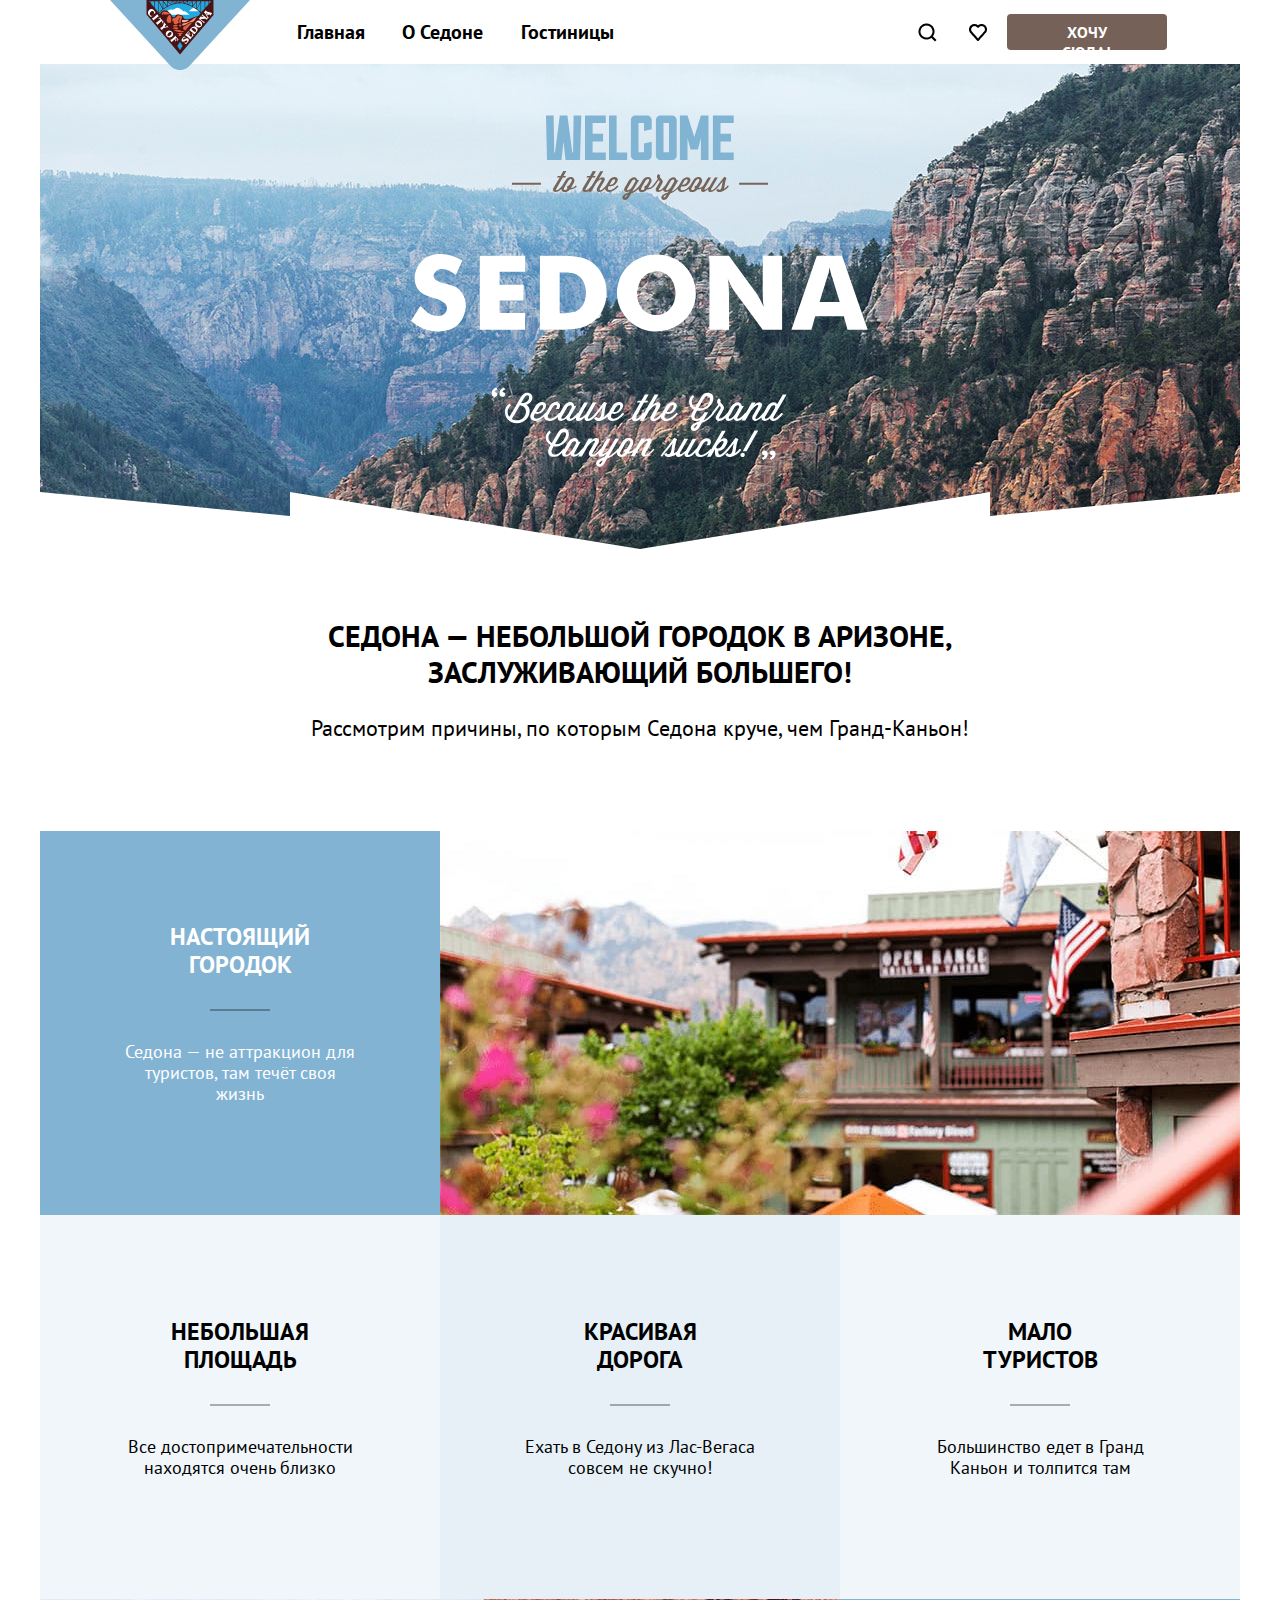
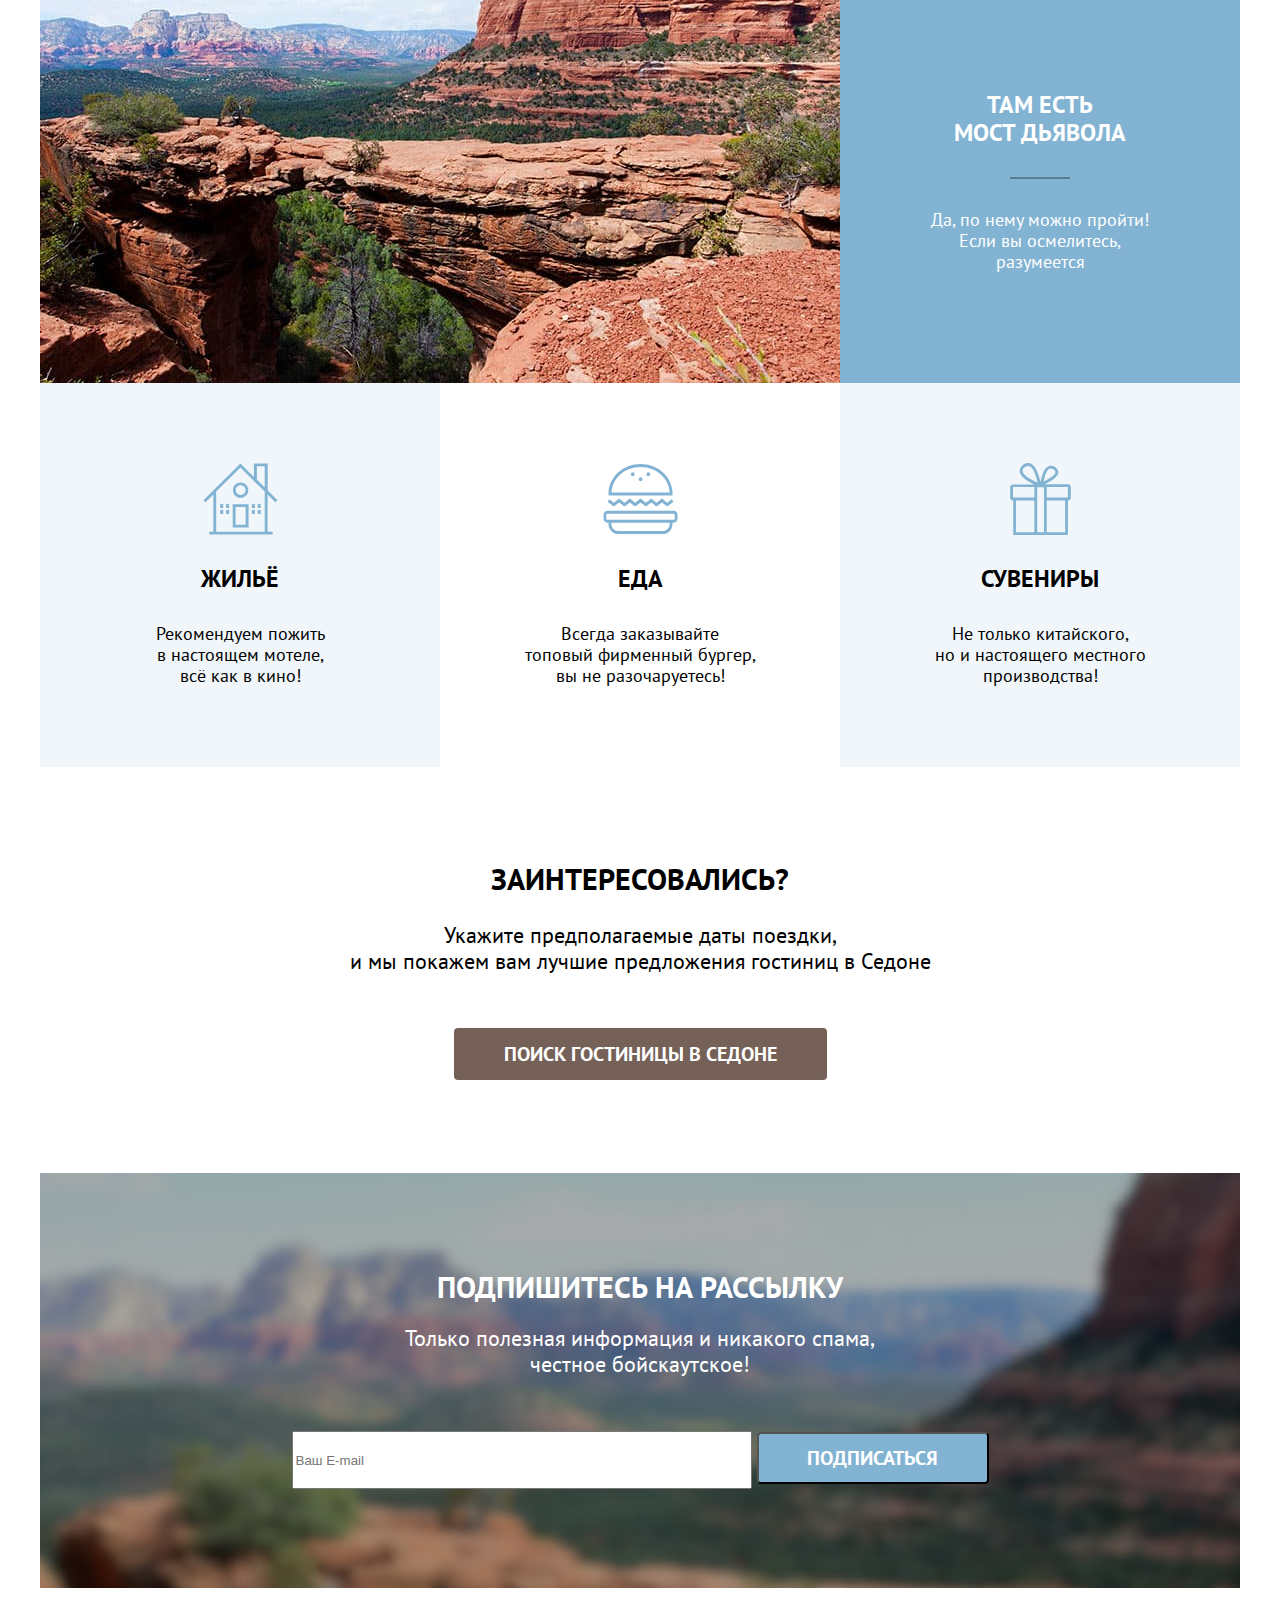
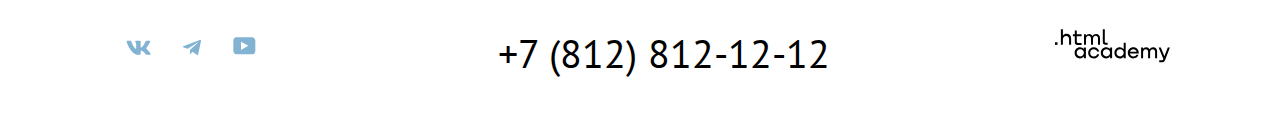
==== 8/index.html @ abe1b40f ":heavy_check_mark: Сборка #8" ====
<!DOCTYPE html>
<html lang="ru">

  <head>
    <meta charset="utf-8">
    <title>HTML Academy: Седона</title>
    <link rel="stylesheet" href="styles/styles.css">
    <base href="https://htmlacademy-htmlcss.github.io/2182995-sedona-35/8/">
</head>

  <body>
    <div class="container">
      <header class="main-header">
        <nav class="navigation">
          <a class="navigation-logo" href="index.html">
            <img class="page-header-logo" src="images/logo.svg" width="140" height="70" alt="Логотип Седоны">
          </a>
          <ul class="navigation_list">
            <li class="navigation_item">
              <a class="navigation_link navigation_link_current" href="main_page.html">Главная</a>
            </li>
            <li class="navigation_item">
              <a class="navigation_link" href="abot_sedona.html">О Седоне</a>
            </li>
            <li class="navigation_item">
              <a class="navigation_link" href="catalog.html">Гостиницы</a>
            </li>

          </ul>
          <ul class="navigation_list navigation_user">
            <li class="navigation_item">
              <a class="navigation_link" href="#"> <span class="visually-hidden">Поиск</span></a>
            </li>
            <li class="navigation_item">
              <a class="navigation_link" href="#"><span class="visually-hidden">Избранное</span></a>
            </li>
            <li class="navigation_item">
              <a class="button_navigation_link" href="#">ХОЧУ СЮДА!</a>
            </li>

          </ul>
        </nav>
      </header>
      <main class="main-container main_index">
        <div class="page-container">
          <section class="main_index_logo">
            <h1 class="visually-hidden">Седона</h1>
            <img class="logo" src="images/welcome.svg" width="458" height="352" alt="Логотип Седона">
          </section>

          <div class="index-tagline">
            <h2 class="index-colum"> <b>Седона — небольшой городок в Аризоне,<br>
                заслуживающий большего!</b>
              <h2 class="index-colum-description">
                <p class="reason">Рассмотрим причины, по которым Седона круче, чем Гранд-Каньон!</p>
          </div>


          <section class="advantages">
            <h2 class="visually-hidden">Преимущества</h2>
            <ul class="advantages_list">

              <li class="advantages_item">
                <div class="real-city">
                  <h3 class="advantages-title-city">Настоящий городок</h3>
                  <div class="line"></div>
                  <p class="advantages_description-city">Седона — не аттракцион для <br> туристов, там течёт своя<br> жизнь
                  </p>
                </div>
                <img class="photo_of_sedona" src="images/photo_sedona.jpg" width="800" height="384"
                  alt="фото городка Седоны">
              </li>



              <li class="advantages_item little-square">
                <h3 class="advantages-title">Небольшая площадь</h3>
                <div class="line"></div>
                <p class="advantages_description">Все достопримечательности <br> находятся очень близко</p>
              </li>


              <li class="advantages_item road_advantages">
                <h3 class="advantages-title">Красивая дорога</h3>
                <div class="line"></div>
                <p class="advantages_description">Ехать в Седону из Лас-Вегаса <br> совсем не скучно!</p>
              </li>


              <li class="advantages_item ">
                <div class="tourists">
                  <h3 class="advantages-title">Мало туристов</h3>
                  <div class="line"></div>
                  <p class="advantages_description">Большинство едет в Гранд <br> Каньон и толпится там</p>
                </div>


              </li>




              <li class="advantages_item ">
                <img class="photo_of_canyon" src="images/photo_canyon.jpg" width="800" height="384"
                  alt="Фото  большого каньона">
                <div class="devil-bridge">
                  <h3 class="advantages-title-bridge">Там есть <br> мост дьявола</h3>
                  <div class="line"></div>
                  <p class="advantages_description-bridge">Да, по нему можно пройти!<br> Если вы осмелитесь,<br> разумеется</p>
                </div>
              </li>


              <li class="advantages_item housing">
                <img class="housing-icon" src="images/housing.svg" width="75px" height="72px">
                <h3 class="advantages-title-housing">Жильё</h3>
                <p class="advantages_description-housing">Рекомендуем пожить <br> в настоящем мотеле,<br> всё как в кино!</p>
              </li>


              <li class="advantages_item meel">
                <img class="meel-icon" src="images/food.svg" width="75px" height="72px">
                <h3 class="advantages-title-meel">Еда</h3>
                <p class="advantages_description-meel">Всегда заказывайте <br> топовый фирменный бургер,<br> вы не
                  разочаруетесь!
                </p>
              </li>

              <li class="advantages_item souvenir">
                <img class="souvenir-icon" src="images/souvenir.svg" width="75px" height="72px">
                <h3 class="advantages-title-souvenir">Сувениры</h3>
                <p class="advantages_description-souvenir">Не только китайского,<br> но и настоящего местного <br> производства!
                </p>
              </li>


            </ul>
          </section>
          <section class="button_search">
            <div class="index-colum"><b>Заинтересовались?</b></div>
            <div class="index-colum-description">Укажите предполагаемые даты поездки,<br> и мы покажем вам лучшие
              предложения гостиниц в Седоне</div>
            <a class="button_search_link" href="#">ПОИСК ГОСТИНИЦЫ В СЕДОНЕ</a>

          </section>

        </div>
    </div>
    </main>
    <footer class="page_footer">
      <section class="newsletter">
        <h2 class="page_footer_title">Подпишитесь на рассылку</h2>
        <p class="page_footer_description">Только полезная информация и никакого спама,<br> честное бойскаутское!</p>
        <form class="newsletter_form" action="https://echo.htmlacademy.ru/" method="post">
          <label for="newsletter-email"></label>
          <input class="field" placeholder="Ваш E-mail" type="email" name="newsletter-email" id="newsletter-email"
            required style="width:452px; height:52px;">
          <button class="button newsletter-button" type="submit">
            <span class="button-subscribe">Подписаться</span>
          </button>
        </form>

      </section>
      <div class="footer-contacts">
        <section class="contacts">
          <h2 class="page_footer_title visually-hidden">Контакты</h2>
          <ul class="contacts_list">
            <li class="contacts_item">
              <a class="navigation_link" href="#">
              <svg class="navigation-icon" aria-hidden="true" focusable="false" width="25" height="15" xmlns="http://www.w3.org/2000/svg">
                <path fill-rule="evenodd" clip-rule="evenodd" d="M24.1164 1.80445C24.2824 1.25845 24.1164 0.856445 23.3214 0.856445H20.6964C20.0284 0.856445 19.7204 1.20345 19.5534 1.58645C19.5534 1.58645 18.2184 4.78245 16.3274 6.85845C15.7154 7.46045 15.4374 7.65145 15.1034 7.65145C14.9364 7.65145 14.6854 7.46045 14.6854 6.91345V1.80445C14.6854 1.14845 14.5014 0.856445 13.9454 0.856445H9.81738C9.40038 0.856445 9.14938 1.16045 9.14938 1.44945C9.14938 2.07045 10.0954 2.21445 10.1924 3.96245V7.76045C10.1924 8.59345 10.0394 8.74444 9.70538 8.74444C8.81538 8.74444 6.65038 5.53345 5.36538 1.85945C5.11638 1.14445 4.86438 0.856445 4.19338 0.856445H1.56638C0.816382 0.856445 0.666382 1.20345 0.666382 1.58645C0.666382 2.26845 1.55638 5.65645 4.81138 10.1374C6.98138 13.1974 10.0364 14.8564 12.8194 14.8564C14.4884 14.8564 14.6944 14.4884 14.6944 13.8534V11.5404C14.6944 10.8034 14.8524 10.6564 15.3814 10.6564C15.7714 10.6564 16.4384 10.8484 17.9964 12.3234C19.7764 14.0724 20.0694 14.8564 21.0714 14.8564H23.6964C24.4464 14.8564 24.8224 14.4884 24.6064 13.7604C24.3684 13.0364 23.5184 11.9854 22.3914 10.7384C21.7794 10.0284 20.8614 9.26345 20.5824 8.88045C20.1934 8.38945 20.3044 8.17044 20.5824 7.73345C20.5824 7.73345 23.7824 3.30745 24.1154 1.80445H24.1164Z" fill="#83B3D3"/>
              </svg><span class="visually-hidden">ВК</span></a>
            </li>
            <li class="contacts_item">
              <a class="navigation_link" href="#">
              <svg class="navigation-icon" aria-hidden="true" focusable="false" width="18" height="16" xmlns="http://www.w3.org/2000/svg">
                <path d="M16.785 0.955705L0.840489 7.1042C-0.247661 7.54126 -0.241365 8.14828 0.640845 8.41897L4.73445 9.69597L14.2058 3.72014C14.6537 3.44766 15.0629 3.59424 14.7265 3.89281L7.05283 10.8183H7.05103L7.05283 10.8192L6.77045 15.0387C7.18413 15.0387 7.36669 14.8489 7.59871 14.625L9.58705 12.6915L13.7229 15.7464C14.4855 16.1664 15.0332 15.9506 15.2229 15.0405L17.9379 2.2453C18.2158 1.13107 17.5126 0.626562 16.785 0.955705Z" fill="#83B3D3"/>
              </svg><span class="visually-hidden">Телеграм</span></a>
            </li>
            <li class="contacts_item">
              <a class="navigation_link" href="#">
              <svg class="navigation-icon" aria-hidden="true" focusable="false" width="23" height="18" xmlns="http://www.w3.org/2000/svg">
                <path d="M18.9402 0.356445H3.50738C1.64668 0.356445 0.333252 1.9502 0.333252 3.75645V13.8502C0.333252 15.7627 1.64668 17.3564 3.50738 17.3564H19.1591C20.8009 17.3564 22.3333 15.7627 22.3333 13.9564V3.75645C22.1143 1.9502 20.8009 0.356445 18.9402 0.356445ZM7.99494 12.8939V4.81894L15.3283 8.85645L7.99494 12.8939Z" fill="#83B3D3"/>
              </svg><span class="visually-hidden">Ютуб</span></a>
            </li>

          </ul>
        </section>
        <section class="number">
          <h2 class="numer_phone visually-hidden">Контактный телефон</h2>
          <a class="contacts_phone" href="tel:+7812812-12-12">+7 (812) 812-12-12</a>
        </section>
        <section class="made_in">
          <h2 class="email visually-hidden">Создатель сайта</h2>
          <a href="https://htmlacademy.ru">
          <svg class="navigation-icon-academy" aria-hidden="true" focusable="false" width="115" height="34" xmlns="http://www.w3.org/2000/svg">
            <path d="M0 13.2564V15.8564H2.5V13.2564H0Z" fill="black"/>
<path d="M11.6 4.85645C10 4.85645 8.8 5.55645 8 6.55645H7.9V0.356445H5.9V15.8564H7.9V10.5564C7.9 8.45645 9.2 6.95645 11.2 6.95645C13 6.95645 14.1 8.35645 14.1 10.1564V15.8564H16.1V9.75644C16.2 6.75644 14.3 4.85645 11.6 4.85645Z" fill="black"/>
<path d="M26.6 5.15645H21.8V1.45645H19.8V5.25645H17.9V7.25645H19.8V13.2564C19.8 14.9564 20.8 15.9564 22.5 15.9564H26.6V13.9564H22.9C22.2 13.9564 21.8 13.5564 21.8 12.8564V7.15645H26.6V5.15645Z" fill="black"/>
<path d="M41.1 4.95645C39.5 4.95645 38.2 5.75644 37.6 7.05645H37.5C36.9 5.85645 35.7 4.95645 34.1 4.95645C32.7 4.95645 31.6 5.75645 31 6.75645H30.9V5.15645H29V15.7564H31V10.3564C31 8.35645 32 6.85645 33.6 6.85645C35.1 6.85645 36 7.85645 36 9.45645V15.7564H38V10.1564C38 7.75645 39.4 6.85645 40.6 6.85645C42.1 6.85645 43 7.85645 43 9.45645V15.7564H45V9.25644C45.1 6.75644 43.6 4.95645 41.1 4.95645Z" fill="black"/>
<path d="M47.8 13.0564C47.8 14.7564 48.8 15.7564 50.6 15.7564H52.6V13.7564H50.9C50.2 13.7564 49.8 13.3564 49.8 12.6564V0.356445H47.8V13.0564Z" fill="black"/>
<path d="M28.9 20.0564C28 18.9564 26.7 18.2564 25 18.2564C21.9 18.2564 19.6 20.5564 19.6 23.8564C19.6 27.1564 21.9 29.4564 25 29.4564C26.8 29.4564 28 28.6564 28.8 27.5564H28.9V29.1564H30.9V18.5564H28.9V20.0564ZM25.3 27.4564C23.1 27.4564 21.7 25.8564 21.7 23.8564C21.7 21.8564 23.1 20.2564 25.3 20.2564C27.5 20.2564 28.9 21.8564 28.9 23.8564C28.9 25.7564 27.5 27.4564 25.3 27.4564Z" fill="black"/>
<path d="M44.2 22.3564C43.7 19.9564 41.6 18.2564 38.8 18.2564C35.4 18.2564 33.2 20.7564 33.2 23.8564C33.2 26.9564 35.4 29.4564 38.8 29.4564C41.6 29.4564 43.7 27.6564 44.2 25.2564H42.1C41.7 26.5564 40.4 27.5564 38.8 27.5564C36.6 27.5564 35.2 25.9564 35.2 23.9564C35.2 21.9564 36.6 20.3564 38.8 20.3564C40.4 20.3564 41.6 21.3564 42.1 22.5564H44.2V22.3564Z" fill="black"/>
<path d="M55.1 20.0564C54.2 18.9564 52.9 18.2564 51.2 18.2564C48.1 18.2564 45.8 20.5564 45.8 23.8564C45.8 27.1564 48.1 29.4564 51.2 29.4564C53 29.4564 54.2 28.6564 55 27.5564H55.1V29.1564H57.1V18.5564H55.1V20.0564ZM51.5 27.4564C49.3 27.4564 47.9 25.8564 47.9 23.8564C47.9 21.8564 49.3 20.2564 51.5 20.2564C53.7 20.2564 55.1 21.8564 55.1 23.8564C55.1 25.7564 53.6 27.4564 51.5 27.4564Z" fill="black"/>
<path d="M68.7 20.1564C67.8 19.0564 66.5 18.2564 64.8 18.2564C61.7 18.2564 59.4 20.5564 59.4 23.8564C59.4 27.1564 61.6 29.4564 64.8 29.4564C66.5 29.4564 67.8 28.6564 68.6 27.6564H68.7V29.1564H70.7V13.7564H68.7V20.1564ZM65.1 27.4564C62.9 27.4564 61.5 25.8564 61.5 23.8564C61.5 21.8564 62.9 20.2564 65.1 20.2564C67.3 20.2564 68.7 21.8564 68.7 23.8564C68.6 25.8564 67.2 27.4564 65.1 27.4564Z" fill="black"/>
<path d="M78.3 18.2564C75 18.2564 72.8 20.7564 72.8 23.8564C72.8 26.8564 74.9 29.4564 78.3 29.4564C80.8 29.4564 82.8 28.1564 83.5 25.8564H81.4C80.9 26.8564 79.8 27.4564 78.4 27.4564C76.5 27.4564 75.1 26.1564 75 24.5564H83.8C84 20.9564 81.8 18.2564 78.3 18.2564ZM78.3 20.1564C80 20.1564 81.3 21.1564 81.6 22.7564H75.1C75.4 21.2564 76.6 20.1564 78.3 20.1564Z" fill="black"/>
<path d="M98.2 18.2564C96.6 18.2564 95.3 19.0564 94.6 20.2564H94.5C93.9 19.0564 92.7 18.2564 91.1 18.2564C89.7 18.2564 88.6 18.9564 88 20.0564V18.5564H86.1V29.1564H88.1V23.7564C88.1 21.7564 89.1 20.3564 90.7 20.2564C92.2 20.2564 93.1 21.2564 93.1 22.8564V29.1564H95.1V23.5564C95.1 21.1564 96.5 20.2564 97.7 20.2564C99.2 20.2564 100.1 21.2564 100.1 22.8564V29.1564H102.1V22.6564C102.2 20.0564 100.7 18.2564 98.2 18.2564Z" fill="black"/>
<path d="M109.4 27.3564L105.8 18.4564H103.6L108.4 30.0564C108.1 30.9564 107.7 31.2564 106.7 31.2564H104.2V33.2564H106.7C108.5 33.2564 109.5 32.4564 110.2 30.6564L114.9 18.4564H112.8L109.4 27.3564Z" fill="black"/>
          </svg><span class="visually-hidden">https://htmlacademy.ru</span></a>

        </section>
      </div>

    </footer>
    </div>





  </body>

</html>
---- 8/styles/styles.css ----
@font-face {
  font-family: "PT Sans";
  font-style: normal;
  font-weight: 400;

  src: url("../fonts/ptsans-400.woff2") format("woff2");
  font-display: swap;

}

@font-face {
  font-family: "PT Sans";
  font-style: normal;
  font-weight: 700;
  src: url("../fonts/ptsans-700.woff2") format("woff2");
  font-display: swap;
}

html {
  height: 100%;
}

body {
  font-family: "PT Sans", sans-serif;
  font-size: 18px;
  line-height: 21px;
  color: black;
  background: white;
  display: flex;
  flex-direction: column;
  margin: 0;
  min-height: 100%;
}

.main-container {
  flex-grow: 1;
}

.container {
  margin: 0 auto;
  width: 1200px;
}

.main-header {
  background: white;
  color: black;
  display: flex;
  width: 1200px;
  height: 64px;
  justify-content: space-between;
}

.visually-hidden {
  position: absolute;
  width: 1px;
  height: 1px;
  margin: -1px;
  padding: 0;
  border: 0;
  clip: rect(0 0 0 0);
  overflow: hidden;
}

.navigation {
  display: flex;
  width: 1200px;
}

.navigation-logo {
  display: block;
  margin-right: 44px;
  margin-left: 70px;


}

.navigation_list {
  padding: 20px 0px 20px 0px;
  margin: 0;
  width: 339px;
  display: flex;
  justify-content: space-around;
  align-items: center;
  margin-right: auto;
  list-style-type: none;
}

.navigation_user {
  padding: 24px 0px 24px 0px;
  margin-left: auto;
  width: 268px;
  margin-right: 70px;


}

.navigation_user .navigation_link {
  min-width: 44px;
  min-height: 64px;
}

.navigation_link {
  font-family: "PT Sans", sans-serif;
  font-size: 20px;
  font-weight: 700;
  line-height: 24px;
  color: inherit;
  text-decoration: none;
  text-transform: capitalize;
  background-color: white;
  text-align: center;
  display: block;
  margin: 20px 16px;
}

.navigation_link_current {
  margin-left: 0px;
}

.navigation_user .navigation_item:nth-child(1) .navigation_link {
  background-image: url("/images/Vector_search.png");
  background-repeat: no-repeat;
  background-position: center;
  padding: 0;
  margin: 0;

}

.navigation_user .navigation_item:nth-child(2) .navigation_link {
  background-image: url("/images/Vector_heart.png");
  background-repeat: no-repeat;
  background-position: center;
  padding: 0;
  margin: 0;

}


.button_navigation_link {
  width: 160px;
  height: 36px;
  display: block;
  box-sizing: border-box;
  border-radius: 4px;
  background-color: #756157;
  color: white;
  text-decoration: none;
  font-family: 'PT Sans' sans-serif;
  font-weight: 700;
  font-size: 16px;
  line-height: 20px;
  text-align: center;
  vertical-align: center;
  padding: 8px 34px;

}

.button_navigation_link:hover {
  background-color: #615048;
}

.button_navigation_link:focus {
  background-color: #615048;
}

.button_navigation_link:active {
  background-color: #756157;
  color: rgba(255, 255, 255, 0.3);
}

.button_navigation_link:disabled {
  background-color: #E5E5E5;
  color: #FFFFFF;
}

.main_index_logo {
  background-image: url(../images/Vector-button-new.svg), url("../images/index.jpg");
  background-color: black;
  background-position: center bottom, center;
  background-repeat: no-repeat, no-repeat;
  width: 1200px;
  height: 485px;
  display: block;
  margin: 0 auto;

}

.page-container {
  margin: 0 auto;
  width: 1200px;
}

.logo {
  margin: 51px 371px 82px;
}

.index-tagline {
  width: 1200px;
  display: flex;
  flex-direction: column;
  justify-content: center;
  margin-top: 69px;
  margin-bottom: 90px;
}

.advantages {
  display: flex;
  width: 1200px;

}

.line {
  border-bottom: solid 2px rgba(0, 0, 0, 0.3);
  width: 60px;
  padding-top: 30px;


}

.advantages_list {
  margin: 0;
  padding: 0;
  list-style: none;
  flex-direction: row;
  width: 1200px;
  flex-wrap: wrap;
  display: flex;
}

.advantages_item {
  display: flex;
  align-items: flex-end;
  justify-content: flex-end;
}


.advantages-title {
  font-family: "PT Sans", sans-serif;
  font-style: normal;
  font-weight: 700;
  font-size: 24px;
  line-height: 28px;
  text-transform: uppercase;
  text-align: center;
  vertical-align: Top;
  width: 175px;
  margin: 0;
  padding: 0;
  margin-top: 103px;
}

.advantages-title-city {
  font-family: "PT Sans", sans-serif;
  font-style: normal;
  font-weight: 700;
  font-size: 24px;
  line-height: 28px;
  text-transform: uppercase;
  text-align: center;
  vertical-align: Top;
  width: 175px;
  margin: 0;
  padding: 0;
  margin-top: 92px;

}

.advantages_description-city {
  font-family: "PT Sans", sans-serif;
  font-style: normal;
  font-weight: 400;
  font-size: 18px;
  line-height: 21px;
  text-align: center;
  vertical-align: Top;
  margin-top: 30px;
  margin-bottom: 111px;

}

.advantages-title-bridge {
  font-family: "PT Sans", sans-serif;
  font-style: normal;
  font-weight: 700;
  font-size: 24px;
  line-height: 28px;
  text-transform: uppercase;
  text-align: center;
  vertical-align: Top;
  width: 175px;
  margin: 0;
  padding: 0;
  margin-top: 92px;

}

.advantages_description-bridge {
  font-family: "PT Sans", sans-serif;
  font-style: normal;
  font-weight: 400;
  font-size: 18px;
  line-height: 21px;
  text-align: center;
  vertical-align: Top;
  margin-top: 30px;
  margin-bottom: 111px;

}

.advantages_description {
  font-family: "PT Sans", sans-serif;
  font-style: normal;
  font-weight: 400;
  font-size: 18px;
  line-height: 21px;
  text-align: center;
  vertical-align: Top;
  margin-top: 30px;
  margin-bottom: 121px;
}

.advantages-title-housing {
  font-family: "PT Sans", sans-serif;
  font-style: normal;
  font-weight: 700;
  font-size: 24px;
  line-height: 28px;
  text-transform: uppercase;
  text-align: center;
  width: 175px;
  margin: 0;
  padding: 0;
  margin-top: 30px;

}

.advantages_description-housing {
  font-family: "PT Sans", sans-serif;
  font-style: normal;
  font-weight: 400;
  font-size: 18px;
  line-height: 21px;
  text-align: center;
  vertical-align: Top;
  margin-top: 30px;
  margin-bottom: 81px;

}

.advantages-title-meel {
  font-family: "PT Sans", sans-serif;
  font-style: normal;
  font-weight: 700;
  font-size: 24px;
  line-height: 28px;
  text-transform: uppercase;
  text-align: center;
  vertical-align: Top;
  width: 175px;
  text-align: center;
  margin: 0;
  padding: 0;
  margin-top: 30px;

}

.advantages_description-meel {
  font-family: "PT Sans", sans-serif;
  font-style: normal;
  font-weight: 400;
  font-size: 18px;
  line-height: 21px;
  text-align: center;
  vertical-align: Top;
  margin-top: 30px;
  margin-bottom: 81px;

}

.advantages-title-souvenir {
  font-family: "PT Sans", sans-serif;
  font-style: normal;
  font-weight: 700;
  font-size: 24px;
  line-height: 28px;
  text-transform: uppercase;
  text-align: center;
  vertical-align: Top;
  width: 175px;
  text-align: center;
  margin: 0;
  padding: 0;
  margin-top: 30px;

}

.advantages_description-souvenir {
  font-family: "PT Sans", sans-serif;
  font-style: normal;
  font-weight: 400;
  font-size: 18px;
  line-height: 21px;
  text-align: center;
  vertical-align: Top;
  margin-top: 30px;
  margin-bottom: 81px;

}

.meel {
  background: white;
  width: 400px;
  height: 384px;
  display: flex;
  flex-direction: column;
  justify-content: flex-end;
  align-items: center;
}



.photo_of_sedona {
  margin-right: 0;
}

.real-city {
  background: #82B3D3;
  width: 400px;
  height: 384px;
  color: white;
  display: flex;
  flex-direction: column;
  justify-content: center;
  align-items: center;
}

.devil-bridge {
  background: #82B3D3;
  width: 400px;
  height: 384px;
  color: white;
  display: flex;
  flex-direction: column;
  justify-content: flex-end;
  align-items: center;

}

.tourists {
  background: rgba(131, 179, 211, 0.12);
  width: 400px;
  height: 384px;
  display: flex;
  flex-direction: column;
  justify-content: flex-end;
  align-items: center;

}

.housing {
  background: rgba(131, 179, 211, 0.12);
  width: 400px;
  height: 384px;
  display: flex;
  flex-direction: column;
  justify-content: flex-end;
  align-items: center;

}

.souvenir {
  background: rgba(131, 179, 211, 0.12);
  width: 400px;
  height: 384px;
  display: flex;
  flex-direction: column;
  justify-content: flex-end;
  align-items: center;

}

.little-square {
  background: rgba(131, 179, 211, 0.12);
  width: 400px;
  height: 384px;
  display: flex;
  flex-direction: column;
  justify-content: flex-end;
  align-items: center;

}

.road_advantages {
  background: rgba(131, 179, 211, 0.2);
  width: 400px;
  height: 384px;
  display: flex;
  flex-direction: column;
  justify-content: flex-end;
  align-items: center;

}

.index-colum {
  font-family: "PT Sans", sans-serif;
  font-style: normal;
  font-weight: 700;
  font-size: 30px;
  line-height: 36px;
  text-align: center;
  text-transform: uppercase;
  color: black;
  margin: 0;
  padding: 0;
}

.index-colum-description {
  font-family: "PT Sans", sans-serif;
  font-style: normal;
  font-weight: 400;
  font-size: 22px;
  line-height: 26px;
  text-align: center;
  color: black;
  margin: 0;
  margin-top: 25px;
  padding: 0;
}

.reason {
  margin: 0;
  padding: 0;
}

.button_search {
  align-items: center;
  text-align: center;
  width: 1200px;
  min-height: 406px;
  display: flex;
  flex-direction: column;
  align-items: center;
  justify-content: center;

}

.button_search_link {
  color: white;
  background-color: #756157;
  margin-top: 54px;
  padding: 8px 50px;
  font-weight: 700;
  text-decoration: none;
  border-radius: 4px;
  background-size: cover;
  cursor: pointer;
  font-family: 'PT Sans';
  font-style: normal;
  font-size: 20px;
  line-height: 36px;
}

.button_search_link:hover {
  background-color: #615048;
}

.button_search_link:focus {
  background-color: #615048;
}

.button_search_link:active {
  background-color: #756157;
  color: rgba(255, 255, 255, 0.3);
}

.button_search_link:disabled {
  background-color: #E5E5E5;
  color: #FFFFFF;
}

.newsletter {
  text-align: center;
  color: white;
  background-image: url("../images/background_subscribe.jpg");
  background-color: black;
  width: 1200px;
  min-height: 415px;
  margin: 0 auto;
  display: flex;
  flex-direction: column;
  align-items: center;
  background-size: cover;
}

.newsletter_form {
  margin-top: 54px;
}

.newsletter-button {
  width: 232px;
  height: 52px;
  background-color: #82B3D3;
  color: white;
  border-radius: 4px;
  font-family: "PT Sans" sans-serif;
  font-style: 700;
  font-size: 20px;
  line-height: 36px;
  text-align: center;
  vertical-align: center;
}

.newsletter-button:hover {
  background-color: #68A2CA;
  color: #FFFFFF;
}

.newsletter-button:focus {
  background-color: #68A2CA;
  color: #FFFFFF;
}

.newsletter-button:active {
  background-color: #82B3D3;
  color: rgba(255, 255, 255, 0.3);
}

.newsletter-button:disabled {
  background-color: #E5E5E5;
  color: #FFFFFF;
}

.page_footer_title {
  font-family: "PT Sans", sans-serif;
  font-style: normal;
  font-weight: 700;
  font-size: 30px;
  line-height: 36px;
  text-transform: uppercase;
  margin: 0;
  margin-top: 96px;
}

.page_footer_description {
  font-family: "PT Sans", sans-serif;
  Weight: 400px;
  font-size: 22px;
  line-height: 26px;
  text-align: center;
  margin: 0;
  margin-top: 20px;

}

.button-subscribe {
  font-family: "PT Sans", sans-serif;
  font-weight: 700;
  font-size: 20px;
  line-height: 36px;
  text-align: center;
  color: white;
  border-style: none;
  text-transform: uppercase;
}

.footer-contacts {
  align-items: center;
  text-align: center;
  display: flex;
  width: 1200px;
  min-height: 120px;
  margin: 0 auto;
  justify-content: space-between;
}

.contacts {
  margin-left: 70px;
}

.contacts_list {
  display: flex;
  margin: 0;
  padding: 0;
  list-style: none;
}

.contacts_item {
  min-width: 47px;
  min-height: 40px;
}

.number {
  align-items: center;
  text-align: center;
  text-decoration-line: none;
  color: black;
}

.contacts_phone {
  font-family: "PT Sans" sans-serif;
  font-style: regular;
  font-size: 40px;
  line-height: 40px;
  text-align: center;
  vertical-align: top;
  color: black;
  display: block;
  margin-top: 45px;
  margin-bottom: 35px;
  text-decoration: none;

}

.made_in {
  align-items: center;
  text-align: center;
  color: black;
  margin-right: 70px;
}


.main-filter-hotel {
  background-image: url("../images/background_catalog.jpg");
  background-color: black;
  background-repeat: no-repeat;
  color: white;
  width: 1200px;
  height: 412px;
  background-size: cover;
  margin: 0 auto;

}

.title-filter {
  font-family: 'PT Sans';
  font-style: normal;
  font-weight: 700;
  font-size: 60px;
  line-height: 78px;
  margin: 0;
  padding-top: 35px;
  padding-left: 70px;

}

.breadcumbs {
  font-family: "PT Sans";
  Font-size: 16px;
  Line-height: 21px;
  text-align: Left;
  vertical-align: Top;
  color: white;
  display: flex;
  width: 114px;
  height: 21px;
  margin: 0;
  padding-top: 8px;
  padding-left: 70px;
  list-style-type: none;
}

.breadcumbs-link{
  margin-right: 28px;


}
.arrow{
background-image: url(/images/Vector_arrow.png);
background-repeat: no-repeat;


.inner-header a {
  font-family: 'PT Sans';
  font-style: normal;
  font-weight: 400;
  font-size: 16px;
  line-height: 21px;
  color: white;
}

.control {
  font-family: 'PT Sans';
  font-style: normal;
  font-weight: 400;
  font-size: 18px;
  line-height: 23px;
  text-align: left;
  vertical-align: top;
  margin-left: 16px;
}

.catalog-filter-title {
  font-family: 'PT Sans';
  font-style: normal;
  font-weight: 700;
  font-size: 20px;
  line-height: 24px;
  text-transform: capitalize;
  text-align: left;
  vertical-align: top;
  margin: 0;
  padding: 0;
  margin-bottom: 32px;

}

.catalog-filter {
  display: flex;
  margin-left: 70px;
}

.catalog-filter-list {
  margin: 0;
  padding: 0;
  list-style-type: none;
  display: flex;
  flex-direction: column;
  gap: 16px;
  font-family: 'PT Sans' sans-serif;
  font-style: normal;
  font-weight: 400;
  font-size: 18px;
  line-height: 23px;
}

.catalog-filter-infra {
  display: flex;
  padding: 0;
  margin: 0;
  margin-right: 70px;
  border-style: none;

}

.catalog-filter-housing {
  display: flex;
  padding: 0;
  margin: 0;
  border-style: none;
  width: 150px;
}



.filter-price {
  display: flex;
  margin: 0;
  padding: 0;
  margin-left: 140px;
  flex-direction: column;
  width: 288px;
  margin-right: 70px;
}


.form-price {
  display: flex;
  width: 288px;
  flex-wrap: wrap;
}

.price {
  display: flex;
  width: 143px;
  height: 48px;
  padding: 0;
  margin: 0;
  justify-content: flex-start;
  gap: 2px;
  font-family: 'PT Sans';
  font-style: normal;
  font-weight: 400;
  font-size: 18px;
  line-height: 21px;
  text-align: left;
  color: black;
  margin-bottom: 48px;
}

.catalog-hotels {
  display: flex;
  margin: 0;
  padding: 0;
  margin-top: 40px;
}

.button-show {
  background-color: #82B3D3;
  width: 191px;
  height: 36px;
  font-family: "PT Sans", sans-serif;
  font-weight: 700;
  font-size: 16px;
  line-height: 20px;
  text-align: center;
  vertical-align: center;
  color: white;
  margin-top: 56px;
  margin-bottom: 32px;
  cursor: pointer;
  border-radius: 4px;
  border: none;
}

.button-show:hover {
  background-color: #68A2CA;
}

.button-show:focus {
  background-color: #82B3D3;

}



.button-show:active {
  background-color: #68A2CA;
  color: rgba(255, 255, 255, 0.3);
}

.button-show:disabled {
  background-color: #E5E5E5;
  ;
  color: white;
}

.button-reset {
  background-color: transparent;
  width: 191px;
  height: 36px;
  font-family: "PT Sans", sans-serif;
  font-weight: 700;
  font-size: 16px;
  line-height: 20px;
  text-align: center;
  vertical-align: center;
  color: white;
  cursor: pointer;
  border: none;



}

.button-reset:hover {
  opacity: 0.5;
}

.button-reset:focus {
  color: white;
}

.button-reset:active {
  opacity: 0.3;
}

.button-reset:disabled {
  opacity: 0.2;
}




.control-input {
  width: 20px;
  height: 20px;
  corner-radius: 4px;
  margin: 0;
  padding: 0;
}

.title-result-filter {
  font-family: "PT Sans", sans-serif;
  font-weight: 700;
  font-size: 30px;
  line-height: 36px;
  color: black;
  min-width: 338px;
  min-height: 36px;
  margin: 0;
  padding: 0;
  margin: 56px 200px 46px 70px;


}

.result_filter {
  display: flex;
  width: 1200px;

}

.sorting-result {
  display: flex;
}

.sorting-button {
  display: flex;
  margin-left: 74px;
  align-items: center;
  gap: 8px;
}

option {
  font-family: 'PT Sans' sans-serif;
  font-style: normal;
  font-weight: 400;
  font-size: 18px;
  line-height: 21px;

}

.sorting-result .button {
  font-family: 'PT Sans';
  font-style: normal;
  font-weight: 700;
  font-size: 16px;
  line-height: 20px;
  align-items: center;
  text-align: center;
  text-transform: uppercase;
  border-color: black;
  width: 48px;
  height: 48px;
  border: 2px solid #E5E5E5;
  border-radius: 4px;
  display: flex;
  flex-direction: column;
  justify-content: center;
  box-sizing: border-box;

  padding: 14px 12px;
  gap: 10px;
}

.sorting-result .button:hover{
  border: 2px solid #000000;
}
.sorting-result .button:focus{
  border: 2px solid #68A2CA;
}
.sorting-result .button:active{
  border: 2px solid #000000;
}
.sorting-result .button-light{
  border: 2px solid #000000;
}




.hotel_list {
  display: flex;
  flex-wrap: wrap;
  padding: 0;
  margin: 0;
  margin-bottom: 60px;
  margin-left: 70px;
}



.select-control {
  font-style: normal;
  font-weight: 400;
  font-size: 18px;
  line-height: 21px;
  color: #333333;
  margin-top: 50px;
  margin-bottom: 40px;
  box-sizing: border-box;
  display: flex;
  justify-content: space-between;
  align-items: center;
  padding: 14px 20px;
  gap: 94px;
  width: 292px;
  height: 49px;
  border: 2px solid #E5E5E5;
  border-radius: 4px;

}

.hotel_card_title {
  font-family: 'PT Sans';
  font-style: normal;
  font-weight: 700;
  font-size: 24px;
  line-height: 28px;
  color: black;
  margin: 0;
  margin-bottom: 16px;
  text-decoration: none;
}

.hotel_card_link {
  text-decoration: none;
}

.hotel_card-image {
  margin-bottom: 16px;
}

.description-hotel {
  display: flex;
  flex-direction: column;
  width: 300px;
  flex-wrap: wrap;
}


.name-and-price {
  display: flex;
  width: 300px;
  justify-content: space-between;
  font-style: normal;
  font-weight: 400;
  font-size: 18px;
  line-height: 21px;
  min-height: 21px;
  gap: 20px;
  margin-bottom: 16px;
}

.price-hotel {
  font-weight: 400;

}


.button-hotel {
  display: flex;
  width: 300px;
  gap: 20px;
  margin-bottom: 16px;
}

.rating-hotel {
  display: flex;
  width: 300px;
  justify-content: space-between;

}

.accomodation {
  font-family: 'PT Sans';
  font-style: normal;
  font-weight: 400;
  font-size: 18px;
  line-height: 21px;
  color: black;
}


.rating_score_button {
  font-family: 'PT Sans';
  font-style: normal;
  font-weight: 400;
  font-size: 16px;
  line-height: 20px;
  text-align: center;
  text-transform: uppercase;
  color: black;
  width: 140px;
  height: 37px;
  background-color: #F2F2F2;
  border-radius: 4px;
  text-decoration: none;
  display: flex;
  flex-direction: row;
  align-items: center;
  align-content: center;
  justify-content: center;
  padding: 0;
  white-space: nowrap;
}

.hotel_card {
  display: flex;
  width: 300px;
  padding: 20px;
  margin-right: 20px;
  margin-bottom: 20px;
  flex-direction: column;
  align-items: center;
  border: 1px solid #E6E6E6;
  border-radius: 4px;
}

.hotel_card:nth-child(3n) {
  margin-right: 0px;

}

.add_button {
  min-width: 140px;
  min-height: 36px;
  background-color: #756157;
  border-radius: 4px;
  color: white;
  font-style: normal;
  font-weight: 700;
  font-size: 16px;
  line-height: 20px;
  text-decoration: none;
  display: flex;
  flex-direction: row;
  align-items: center;
  align-content: center;
  justify-content: center;
  text-transform: uppercase;
  padding: 0;
  white-space: nowrap;
}
.add_button:hover{
  background: #615048;
}
.add_button:focus{
  background: #615048;
}
.add_button:active{
  background: #756157;
  color: rgba(255, 255, 255, 0.3);
}
.add_button:disabled{
  background: #E5E5E5;
}

.favorite_button {
  min-width: 140px;
  min-height: 36px;
  background-color: #82B3D3;
  border-radius: 4px;
  color: white;
  font-style: normal;
  font-weight: 700;
  font-size: 16px;
  line-height: 20px;
  text-decoration: none;
  display: flex;
  flex-direction: row;
  align-items: center;
  align-content: center;
  justify-content: center;
  text-transform: uppercase;
  padding: 0;
  white-space: nowrap;

}
.favorite_button:hover{
  background-color: #68A2CA;
}
.favorite_button:focus{
  background-color: #68A2CA;
}
.favorite_button:active{
  background-color: #82B3D3;
  color: rgba(255, 255, 255, 0.3);
}
.favorite_button:disabled{
  background-color: #E5E5E5;
  color: #FFFFFF;
}

 .favorite_button_current {
  min-width: 140px;
  min-height: 36px;
  background-color: #7DB54F;
  border-radius: 4px;
  color: white;
  font-style: normal;
  font-weight: 700;
  font-size: 16px;
  line-height: 20px;
  text-decoration: none;
  display: flex;
  flex-direction: row;
  align-items: center;
  align-content: center;
  justify-content: center;
  text-transform: uppercase;
  padding: 0;
  white-space: nowrap;

}
.favorite_button_current:hover{
  background-color: #6C9E42;
}
.favorite_button_current:focus{
  background-color: #6C9E42;
}
.favorite_button_current:active{
  background-color: #7DB54F;
  color: rgba(255, 255, 255, 0.3);
}
.favorite_button_current:disabled{
  background-color: #E5E5E5;
  color: white;
}



.pagination-link{
  color: white;
  background-color: #82B3D3;
  border-radius: 4px;
  display: flex;
  align-items: center;
  text-transform: uppercase;
  font-family: 'PT Sans';
  font-style: normal;
  font-weight: 700;
  font-size: 20px;
  line-height: 36px;
  text-decoration: none;
  justify-content: center;
  width: 60px;
  height: 60px;
}

.pagination-link:hover{
  background-color: #68A2CA;
  border: 1px solid #82B3D3;
  border-radius: 4px;

}

.pagination-link:active{
  background-color: #82B3D3;
  border-radius: 4px;
  opacity: 0.3;

}

.pagination-current{
  background-color: #F2F2F2;
  color: black;
  border-radius: 4px;
  display: flex;
  align-items: center;
  text-transform: uppercase;
  font-family: 'PT Sans';
  font-style: normal;
  font-weight: 700;
  font-size: 20px;
  line-height: 36px;
  text-decoration: none;
  justify-content: center;
}
.pagination-current:hover{
  background-color: #F2F2F2;
  color: black;
  border-radius: 4px;
  display: flex;
  align-items: center;
  text-transform: uppercase;
  font-family: 'PT Sans';
  font-style: normal;
  font-weight: 700;
  font-size: 20px;
  line-height: 36px;
  text-decoration: none;
  justify-content: center;
}
.pagination-current:active{
  background-color: #F2F2F2;
  color: black;
  border-radius: 4px;
  display: flex;
  align-items: center;
  text-transform: uppercase;
  font-family: 'PT Sans';
  font-style: normal;
  font-weight: 700;
  font-size: 20px;
  line-height: 36px;
  text-decoration: none;
  justify-content: center;
}


.pagination {
  display: flex;
  width: 400px;
  height: 60px;
  list-style-type: none;
  justify-content: space-around;
  margin: 0;
  padding: 0;
  margin-bottom: 60px;
  margin-left: 70px;


}



.pagination-link:not(:last-child) {
  margin-right: 8px;

}

.page-footer-container {
  display: flex;
  flex-direction: column;
  width: 1200px;
}
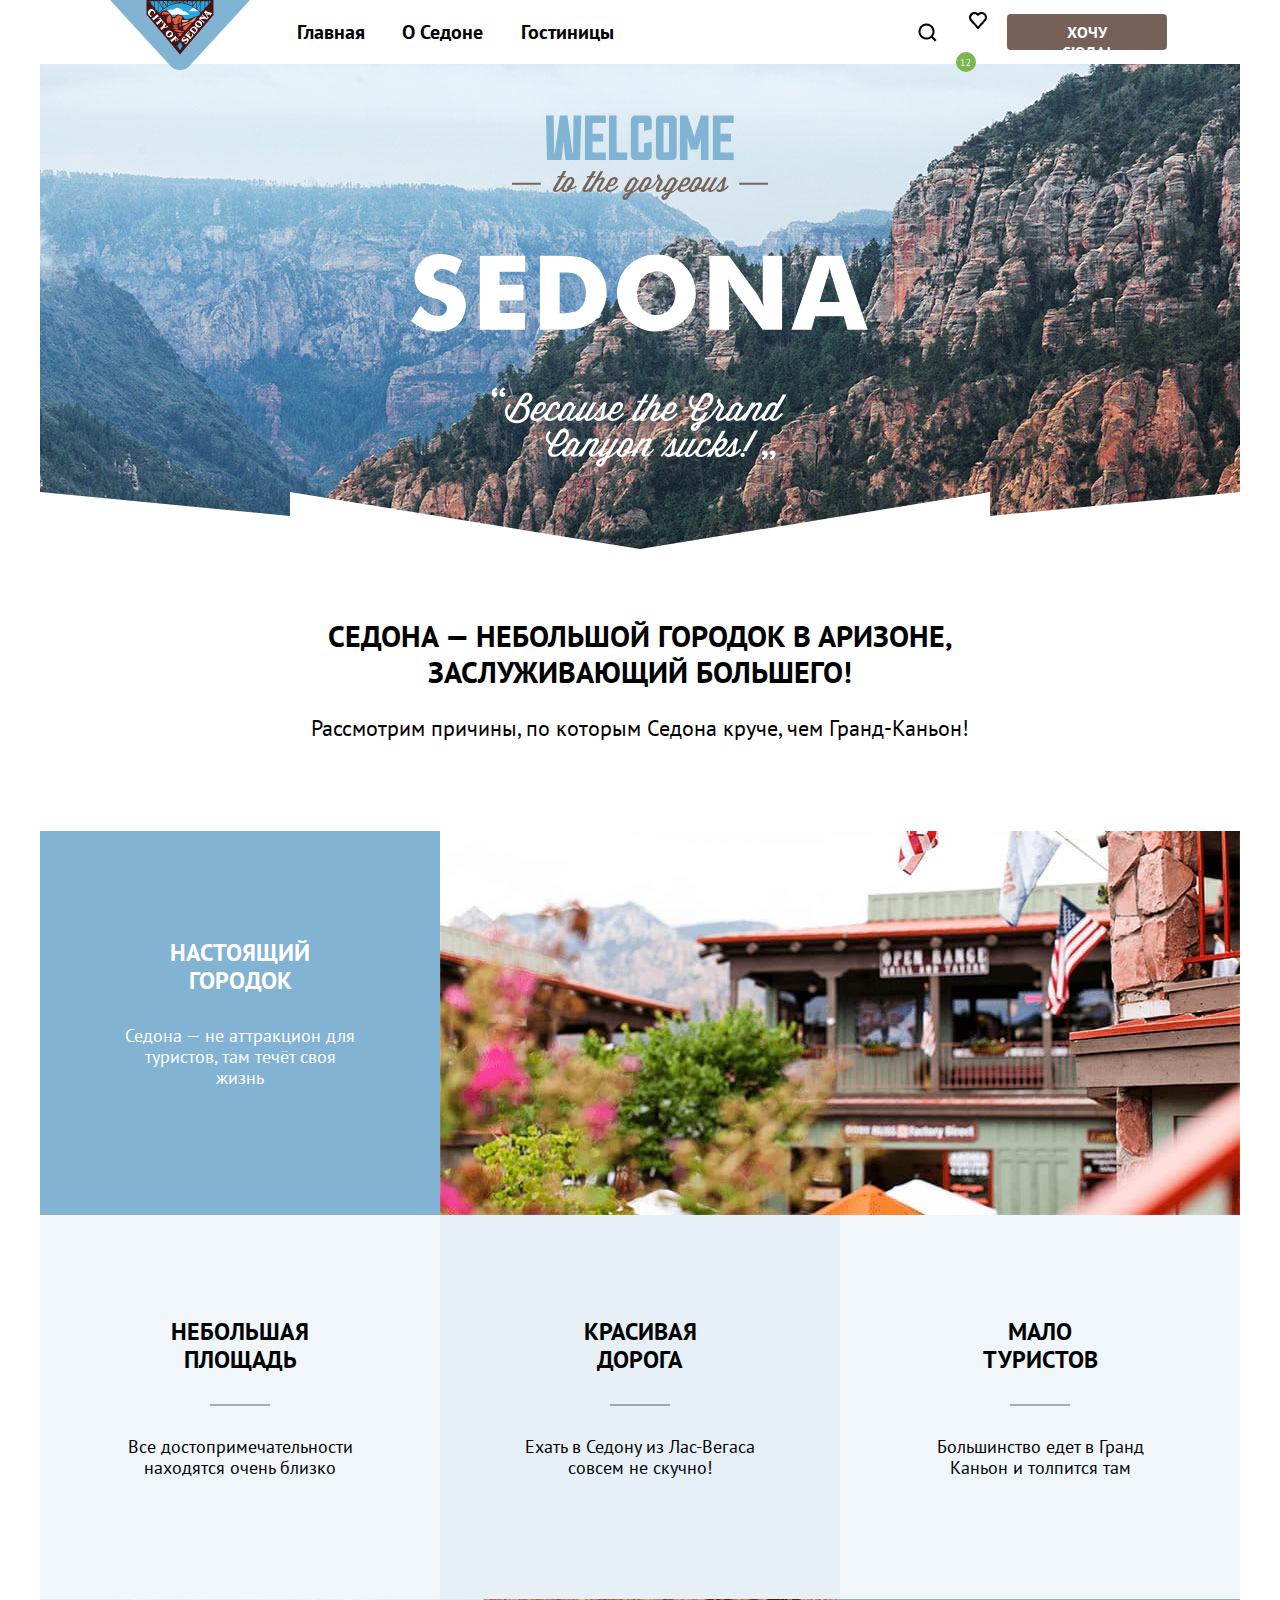
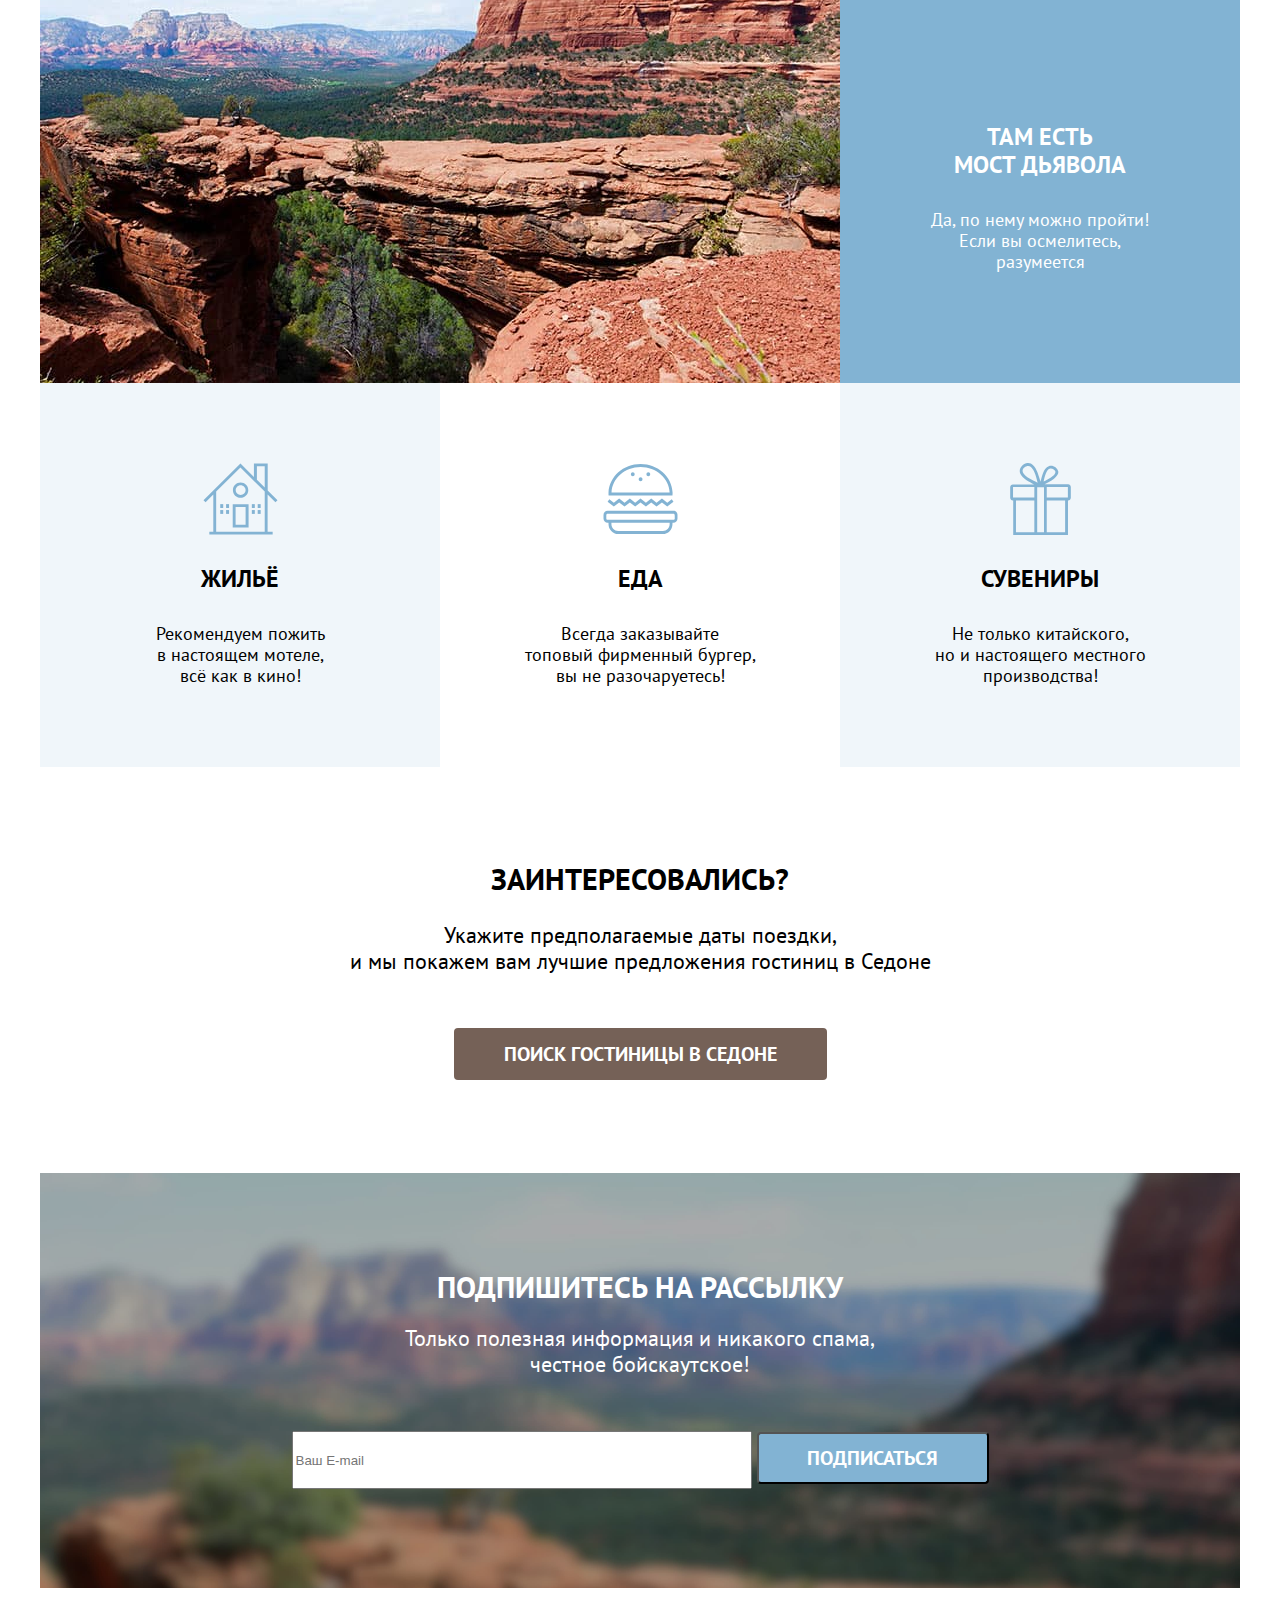
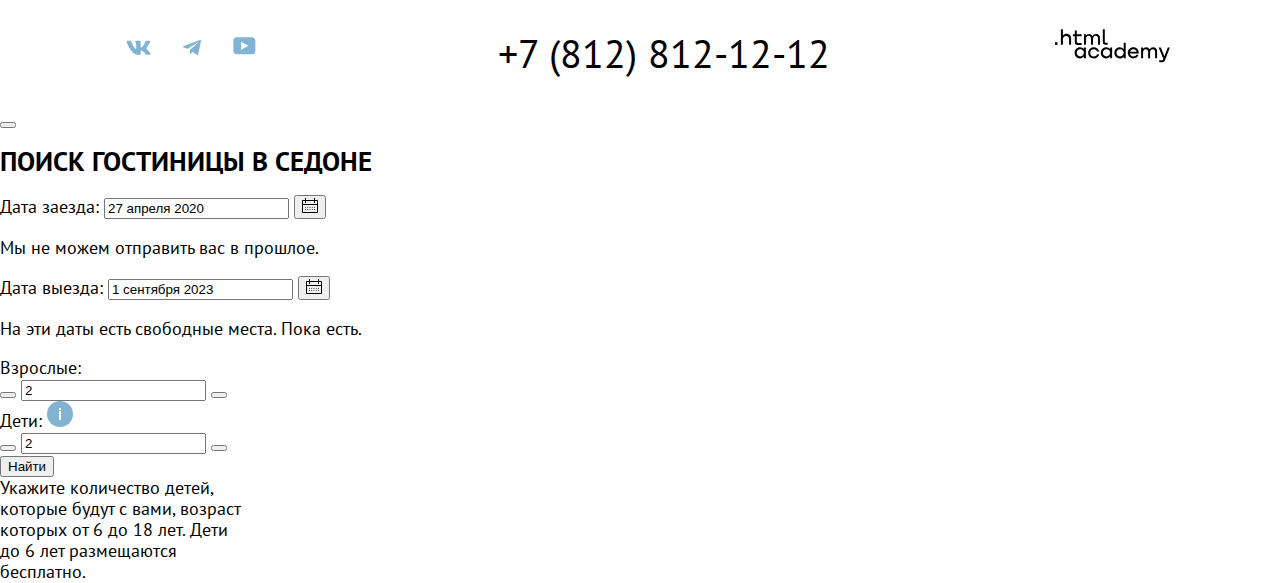
==== commit 12b15702: ":heavy_check_mark: Сборка #8" ====
--- a/8/index.html
+++ b/8/index.html
@@ -33,6 +33,11 @@
             </li>
             <li class="navigation_item">
               <a class="navigation_link" href="#"><span class="visually-hidden">Избранное</span></a>
+              <svg class="number-heart" aria-hidden="true" focusable="false" width="20" height="20"
+                  xmlns="http://www.w3.org/2000/svg">
+                  <rect width="20" height="20" rx="10" fill="#7DB54F"/>
+<path d="M5.13078 13.26H6.53078V8.42L6.63078 7.83L6.23078 8.3L5.13078 9.09L4.75078 8.58L6.95078 6.88H7.31078V13.26H8.68078V14H5.13078V13.26ZM13.96 8.59C13.96 8.94333 13.8933 9.30667 13.76 9.68C13.6333 10.0467 13.4633 10.4167 13.25 10.79C13.0433 11.1633 12.81 11.53 12.55 11.89C12.29 12.2433 12.03 12.58 11.77 12.9L11.28 13.33V13.37L11.92 13.26H14.1V14H10.12V13.71C10.2667 13.5567 10.4433 13.3667 10.65 13.14C10.8567 12.9133 11.07 12.6633 11.29 12.39C11.5167 12.11 11.7367 11.8167 11.95 11.51C12.17 11.1967 12.3667 10.88 12.54 10.56C12.72 10.24 12.8633 9.92333 12.97 9.61C13.0767 9.29667 13.13 9 13.13 8.72C13.13 8.39333 13.0367 8.12333 12.85 7.91C12.6633 7.69 12.38 7.58 12 7.58C11.7467 7.58 11.5 7.63333 11.26 7.74C11.02 7.84 10.8133 7.95667 10.64 8.09L10.31 7.52C10.5433 7.32 10.82 7.16333 11.14 7.05C11.46 6.93667 11.8033 6.88 12.17 6.88C12.4567 6.88 12.71 6.92333 12.93 7.01C13.15 7.09 13.3367 7.20667 13.49 7.36C13.6433 7.51333 13.76 7.69667 13.84 7.91C13.92 8.11667 13.96 8.34333 13.96 8.59Z" fill="white"/>
+</svg>
             </li>
             <li class="navigation_item">
               <a class="button_navigation_link" href="#">ХОЧУ СЮДА!</a>
@@ -63,8 +68,9 @@
               <li class="advantages_item">
                 <div class="real-city">
                   <h3 class="advantages-title-city">Настоящий городок</h3>
-                  <div class="line"></div>
-                  <p class="advantages_description-city">Седона — не аттракцион для <br> туристов, там течёт своя<br> жизнь
+                  <div class="line-city"></div>
+                  <p class="advantages_description-city">Седона — не аттракцион для <br> туристов, там течёт своя<br>
+                    жизнь
                   </p>
                 </div>
                 <img class="photo_of_sedona" src="images/photo_sedona.jpg" width="800" height="384"
@@ -105,8 +111,9 @@
                   alt="Фото  большого каньона">
                 <div class="devil-bridge">
                   <h3 class="advantages-title-bridge">Там есть <br> мост дьявола</h3>
-                  <div class="line"></div>
-                  <p class="advantages_description-bridge">Да, по нему можно пройти!<br> Если вы осмелитесь,<br> разумеется</p>
+                  <div class="line-bridge"></div>
+                  <p class="advantages_description-bridge">Да, по нему можно пройти!<br> Если вы осмелитесь,<br>
+                    разумеется</p>
                 </div>
               </li>
 
@@ -114,7 +121,8 @@
               <li class="advantages_item housing">
                 <img class="housing-icon" src="images/housing.svg" width="75px" height="72px">
                 <h3 class="advantages-title-housing">Жильё</h3>
-                <p class="advantages_description-housing">Рекомендуем пожить <br> в настоящем мотеле,<br> всё как в кино!</p>
+                <p class="advantages_description-housing">Рекомендуем пожить <br> в настоящем мотеле,<br> всё как в
+                  кино!</p>
               </li>
 
 
@@ -129,7 +137,8 @@
               <li class="advantages_item souvenir">
                 <img class="souvenir-icon" src="images/souvenir.svg" width="75px" height="72px">
                 <h3 class="advantages-title-souvenir">Сувениры</h3>
-                <p class="advantages_description-souvenir">Не только китайского,<br> но и настоящего местного <br> производства!
+                <p class="advantages_description-souvenir">Не только китайского,<br> но и настоящего местного <br>
+                  производства!
                 </p>
               </li>
 
@@ -167,21 +176,30 @@
           <ul class="contacts_list">
             <li class="contacts_item">
               <a class="navigation_link" href="#">
-              <svg class="navigation-icon" aria-hidden="true" focusable="false" width="25" height="15" xmlns="http://www.w3.org/2000/svg">
-                <path fill-rule="evenodd" clip-rule="evenodd" d="M24.1164 1.80445C24.2824 1.25845 24.1164 0.856445 23.3214 0.856445H20.6964C20.0284 0.856445 19.7204 1.20345 19.5534 1.58645C19.5534 1.58645 18.2184 4.78245 16.3274 6.85845C15.7154 7.46045 15.4374 7.65145 15.1034 7.65145C14.9364 7.65145 14.6854 7.46045 14.6854 6.91345V1.80445C14.6854 1.14845 14.5014 0.856445 13.9454 0.856445H9.81738C9.40038 0.856445 9.14938 1.16045 9.14938 1.44945C9.14938 2.07045 10.0954 2.21445 10.1924 3.96245V7.76045C10.1924 8.59345 10.0394 8.74444 9.70538 8.74444C8.81538 8.74444 6.65038 5.53345 5.36538 1.85945C5.11638 1.14445 4.86438 0.856445 4.19338 0.856445H1.56638C0.816382 0.856445 0.666382 1.20345 0.666382 1.58645C0.666382 2.26845 1.55638 5.65645 4.81138 10.1374C6.98138 13.1974 10.0364 14.8564 12.8194 14.8564C14.4884 14.8564 14.6944 14.4884 14.6944 13.8534V11.5404C14.6944 10.8034 14.8524 10.6564 15.3814 10.6564C15.7714 10.6564 16.4384 10.8484 17.9964 12.3234C19.7764 14.0724 20.0694 14.8564 21.0714 14.8564H23.6964C24.4464 14.8564 24.8224 14.4884 24.6064 13.7604C24.3684 13.0364 23.5184 11.9854 22.3914 10.7384C21.7794 10.0284 20.8614 9.26345 20.5824 8.88045C20.1934 8.38945 20.3044 8.17044 20.5824 7.73345C20.5824 7.73345 23.7824 3.30745 24.1154 1.80445H24.1164Z" fill="#83B3D3"/>
-              </svg><span class="visually-hidden">ВК</span></a>
+                <svg class="navigation-icon" aria-hidden="true" focusable="false" width="25" height="15"
+                  xmlns="http://www.w3.org/2000/svg">
+                  <path fill-rule="evenodd" clip-rule="evenodd"
+                    d="M24.1164 1.80445C24.2824 1.25845 24.1164 0.856445 23.3214 0.856445H20.6964C20.0284 0.856445 19.7204 1.20345 19.5534 1.58645C19.5534 1.58645 18.2184 4.78245 16.3274 6.85845C15.7154 7.46045 15.4374 7.65145 15.1034 7.65145C14.9364 7.65145 14.6854 7.46045 14.6854 6.91345V1.80445C14.6854 1.14845 14.5014 0.856445 13.9454 0.856445H9.81738C9.40038 0.856445 9.14938 1.16045 9.14938 1.44945C9.14938 2.07045 10.0954 2.21445 10.1924 3.96245V7.76045C10.1924 8.59345 10.0394 8.74444 9.70538 8.74444C8.81538 8.74444 6.65038 5.53345 5.36538 1.85945C5.11638 1.14445 4.86438 0.856445 4.19338 0.856445H1.56638C0.816382 0.856445 0.666382 1.20345 0.666382 1.58645C0.666382 2.26845 1.55638 5.65645 4.81138 10.1374C6.98138 13.1974 10.0364 14.8564 12.8194 14.8564C14.4884 14.8564 14.6944 14.4884 14.6944 13.8534V11.5404C14.6944 10.8034 14.8524 10.6564 15.3814 10.6564C15.7714 10.6564 16.4384 10.8484 17.9964 12.3234C19.7764 14.0724 20.0694 14.8564 21.0714 14.8564H23.6964C24.4464 14.8564 24.8224 14.4884 24.6064 13.7604C24.3684 13.0364 23.5184 11.9854 22.3914 10.7384C21.7794 10.0284 20.8614 9.26345 20.5824 8.88045C20.1934 8.38945 20.3044 8.17044 20.5824 7.73345C20.5824 7.73345 23.7824 3.30745 24.1154 1.80445H24.1164Z"
+                    fill="#83B3D3" />
+                </svg><span class="visually-hidden">ВК</span></a>
             </li>
             <li class="contacts_item">
               <a class="navigation_link" href="#">
-              <svg class="navigation-icon" aria-hidden="true" focusable="false" width="18" height="16" xmlns="http://www.w3.org/2000/svg">
-                <path d="M16.785 0.955705L0.840489 7.1042C-0.247661 7.54126 -0.241365 8.14828 0.640845 8.41897L4.73445 9.69597L14.2058 3.72014C14.6537 3.44766 15.0629 3.59424 14.7265 3.89281L7.05283 10.8183H7.05103L7.05283 10.8192L6.77045 15.0387C7.18413 15.0387 7.36669 14.8489 7.59871 14.625L9.58705 12.6915L13.7229 15.7464C14.4855 16.1664 15.0332 15.9506 15.2229 15.0405L17.9379 2.2453C18.2158 1.13107 17.5126 0.626562 16.785 0.955705Z" fill="#83B3D3"/>
-              </svg><span class="visually-hidden">Телеграм</span></a>
+                <svg class="navigation-icon" aria-hidden="true" focusable="false" width="18" height="16"
+                  xmlns="http://www.w3.org/2000/svg">
+                  <path
+                    d="M16.785 0.955705L0.840489 7.1042C-0.247661 7.54126 -0.241365 8.14828 0.640845 8.41897L4.73445 9.69597L14.2058 3.72014C14.6537 3.44766 15.0629 3.59424 14.7265 3.89281L7.05283 10.8183H7.05103L7.05283 10.8192L6.77045 15.0387C7.18413 15.0387 7.36669 14.8489 7.59871 14.625L9.58705 12.6915L13.7229 15.7464C14.4855 16.1664 15.0332 15.9506 15.2229 15.0405L17.9379 2.2453C18.2158 1.13107 17.5126 0.626562 16.785 0.955705Z"
+                    fill="#83B3D3" />
+                </svg><span class="visually-hidden">Телеграм</span></a>
             </li>
             <li class="contacts_item">
               <a class="navigation_link" href="#">
-              <svg class="navigation-icon" aria-hidden="true" focusable="false" width="23" height="18" xmlns="http://www.w3.org/2000/svg">
-                <path d="M18.9402 0.356445H3.50738C1.64668 0.356445 0.333252 1.9502 0.333252 3.75645V13.8502C0.333252 15.7627 1.64668 17.3564 3.50738 17.3564H19.1591C20.8009 17.3564 22.3333 15.7627 22.3333 13.9564V3.75645C22.1143 1.9502 20.8009 0.356445 18.9402 0.356445ZM7.99494 12.8939V4.81894L15.3283 8.85645L7.99494 12.8939Z" fill="#83B3D3"/>
-              </svg><span class="visually-hidden">Ютуб</span></a>
+                <svg class="navigation-icon" aria-hidden="true" focusable="false" width="23" height="18"
+                  xmlns="http://www.w3.org/2000/svg">
+                  <path
+                    d="M18.9402 0.356445H3.50738C1.64668 0.356445 0.333252 1.9502 0.333252 3.75645V13.8502C0.333252 15.7627 1.64668 17.3564 3.50738 17.3564H19.1591C20.8009 17.3564 22.3333 15.7627 22.3333 13.9564V3.75645C22.1143 1.9502 20.8009 0.356445 18.9402 0.356445ZM7.99494 12.8939V4.81894L15.3283 8.85645L7.99494 12.8939Z"
+                    fill="#83B3D3" />
+                </svg><span class="visually-hidden">Ютуб</span></a>
             </li>
 
           </ul>
@@ -193,27 +211,180 @@
         <section class="made_in">
           <h2 class="email visually-hidden">Создатель сайта</h2>
           <a href="https://htmlacademy.ru">
-          <svg class="navigation-icon-academy" aria-hidden="true" focusable="false" width="115" height="34" xmlns="http://www.w3.org/2000/svg">
-            <path d="M0 13.2564V15.8564H2.5V13.2564H0Z" fill="black"/>
-<path d="M11.6 4.85645C10 4.85645 8.8 5.55645 8 6.55645H7.9V0.356445H5.9V15.8564H7.9V10.5564C7.9 8.45645 9.2 6.95645 11.2 6.95645C13 6.95645 14.1 8.35645 14.1 10.1564V15.8564H16.1V9.75644C16.2 6.75644 14.3 4.85645 11.6 4.85645Z" fill="black"/>
-<path d="M26.6 5.15645H21.8V1.45645H19.8V5.25645H17.9V7.25645H19.8V13.2564C19.8 14.9564 20.8 15.9564 22.5 15.9564H26.6V13.9564H22.9C22.2 13.9564 21.8 13.5564 21.8 12.8564V7.15645H26.6V5.15645Z" fill="black"/>
-<path d="M41.1 4.95645C39.5 4.95645 38.2 5.75644 37.6 7.05645H37.5C36.9 5.85645 35.7 4.95645 34.1 4.95645C32.7 4.95645 31.6 5.75645 31 6.75645H30.9V5.15645H29V15.7564H31V10.3564C31 8.35645 32 6.85645 33.6 6.85645C35.1 6.85645 36 7.85645 36 9.45645V15.7564H38V10.1564C38 7.75645 39.4 6.85645 40.6 6.85645C42.1 6.85645 43 7.85645 43 9.45645V15.7564H45V9.25644C45.1 6.75644 43.6 4.95645 41.1 4.95645Z" fill="black"/>
-<path d="M47.8 13.0564C47.8 14.7564 48.8 15.7564 50.6 15.7564H52.6V13.7564H50.9C50.2 13.7564 49.8 13.3564 49.8 12.6564V0.356445H47.8V13.0564Z" fill="black"/>
-<path d="M28.9 20.0564C28 18.9564 26.7 18.2564 25 18.2564C21.9 18.2564 19.6 20.5564 19.6 23.8564C19.6 27.1564 21.9 29.4564 25 29.4564C26.8 29.4564 28 28.6564 28.8 27.5564H28.9V29.1564H30.9V18.5564H28.9V20.0564ZM25.3 27.4564C23.1 27.4564 21.7 25.8564 21.7 23.8564C21.7 21.8564 23.1 20.2564 25.3 20.2564C27.5 20.2564 28.9 21.8564 28.9 23.8564C28.9 25.7564 27.5 27.4564 25.3 27.4564Z" fill="black"/>
-<path d="M44.2 22.3564C43.7 19.9564 41.6 18.2564 38.8 18.2564C35.4 18.2564 33.2 20.7564 33.2 23.8564C33.2 26.9564 35.4 29.4564 38.8 29.4564C41.6 29.4564 43.7 27.6564 44.2 25.2564H42.1C41.7 26.5564 40.4 27.5564 38.8 27.5564C36.6 27.5564 35.2 25.9564 35.2 23.9564C35.2 21.9564 36.6 20.3564 38.8 20.3564C40.4 20.3564 41.6 21.3564 42.1 22.5564H44.2V22.3564Z" fill="black"/>
-<path d="M55.1 20.0564C54.2 18.9564 52.9 18.2564 51.2 18.2564C48.1 18.2564 45.8 20.5564 45.8 23.8564C45.8 27.1564 48.1 29.4564 51.2 29.4564C53 29.4564 54.2 28.6564 55 27.5564H55.1V29.1564H57.1V18.5564H55.1V20.0564ZM51.5 27.4564C49.3 27.4564 47.9 25.8564 47.9 23.8564C47.9 21.8564 49.3 20.2564 51.5 20.2564C53.7 20.2564 55.1 21.8564 55.1 23.8564C55.1 25.7564 53.6 27.4564 51.5 27.4564Z" fill="black"/>
-<path d="M68.7 20.1564C67.8 19.0564 66.5 18.2564 64.8 18.2564C61.7 18.2564 59.4 20.5564 59.4 23.8564C59.4 27.1564 61.6 29.4564 64.8 29.4564C66.5 29.4564 67.8 28.6564 68.6 27.6564H68.7V29.1564H70.7V13.7564H68.7V20.1564ZM65.1 27.4564C62.9 27.4564 61.5 25.8564 61.5 23.8564C61.5 21.8564 62.9 20.2564 65.1 20.2564C67.3 20.2564 68.7 21.8564 68.7 23.8564C68.6 25.8564 67.2 27.4564 65.1 27.4564Z" fill="black"/>
-<path d="M78.3 18.2564C75 18.2564 72.8 20.7564 72.8 23.8564C72.8 26.8564 74.9 29.4564 78.3 29.4564C80.8 29.4564 82.8 28.1564 83.5 25.8564H81.4C80.9 26.8564 79.8 27.4564 78.4 27.4564C76.5 27.4564 75.1 26.1564 75 24.5564H83.8C84 20.9564 81.8 18.2564 78.3 18.2564ZM78.3 20.1564C80 20.1564 81.3 21.1564 81.6 22.7564H75.1C75.4 21.2564 76.6 20.1564 78.3 20.1564Z" fill="black"/>
-<path d="M98.2 18.2564C96.6 18.2564 95.3 19.0564 94.6 20.2564H94.5C93.9 19.0564 92.7 18.2564 91.1 18.2564C89.7 18.2564 88.6 18.9564 88 20.0564V18.5564H86.1V29.1564H88.1V23.7564C88.1 21.7564 89.1 20.3564 90.7 20.2564C92.2 20.2564 93.1 21.2564 93.1 22.8564V29.1564H95.1V23.5564C95.1 21.1564 96.5 20.2564 97.7 20.2564C99.2 20.2564 100.1 21.2564 100.1 22.8564V29.1564H102.1V22.6564C102.2 20.0564 100.7 18.2564 98.2 18.2564Z" fill="black"/>
-<path d="M109.4 27.3564L105.8 18.4564H103.6L108.4 30.0564C108.1 30.9564 107.7 31.2564 106.7 31.2564H104.2V33.2564H106.7C108.5 33.2564 109.5 32.4564 110.2 30.6564L114.9 18.4564H112.8L109.4 27.3564Z" fill="black"/>
-          </svg><span class="visually-hidden">https://htmlacademy.ru</span></a>
+            <svg class="navigation-icon-academy" aria-hidden="true" focusable="false" width="115" height="34"
+              xmlns="http://www.w3.org/2000/svg">
+              <path d="M0 13.2564V15.8564H2.5V13.2564H0Z" fill="black" />
+              <path
+                d="M11.6 4.85645C10 4.85645 8.8 5.55645 8 6.55645H7.9V0.356445H5.9V15.8564H7.9V10.5564C7.9 8.45645 9.2 6.95645 11.2 6.95645C13 6.95645 14.1 8.35645 14.1 10.1564V15.8564H16.1V9.75644C16.2 6.75644 14.3 4.85645 11.6 4.85645Z"
+                fill="black" />
+              <path
+                d="M26.6 5.15645H21.8V1.45645H19.8V5.25645H17.9V7.25645H19.8V13.2564C19.8 14.9564 20.8 15.9564 22.5 15.9564H26.6V13.9564H22.9C22.2 13.9564 21.8 13.5564 21.8 12.8564V7.15645H26.6V5.15645Z"
+                fill="black" />
+              <path
+                d="M41.1 4.95645C39.5 4.95645 38.2 5.75644 37.6 7.05645H37.5C36.9 5.85645 35.7 4.95645 34.1 4.95645C32.7 4.95645 31.6 5.75645 31 6.75645H30.9V5.15645H29V15.7564H31V10.3564C31 8.35645 32 6.85645 33.6 6.85645C35.1 6.85645 36 7.85645 36 9.45645V15.7564H38V10.1564C38 7.75645 39.4 6.85645 40.6 6.85645C42.1 6.85645 43 7.85645 43 9.45645V15.7564H45V9.25644C45.1 6.75644 43.6 4.95645 41.1 4.95645Z"
+                fill="black" />
+              <path
+                d="M47.8 13.0564C47.8 14.7564 48.8 15.7564 50.6 15.7564H52.6V13.7564H50.9C50.2 13.7564 49.8 13.3564 49.8 12.6564V0.356445H47.8V13.0564Z"
+                fill="black" />
+              <path
+                d="M28.9 20.0564C28 18.9564 26.7 18.2564 25 18.2564C21.9 18.2564 19.6 20.5564 19.6 23.8564C19.6 27.1564 21.9 29.4564 25 29.4564C26.8 29.4564 28 28.6564 28.8 27.5564H28.9V29.1564H30.9V18.5564H28.9V20.0564ZM25.3 27.4564C23.1 27.4564 21.7 25.8564 21.7 23.8564C21.7 21.8564 23.1 20.2564 25.3 20.2564C27.5 20.2564 28.9 21.8564 28.9 23.8564C28.9 25.7564 27.5 27.4564 25.3 27.4564Z"
+                fill="black" />
+              <path
+                d="M44.2 22.3564C43.7 19.9564 41.6 18.2564 38.8 18.2564C35.4 18.2564 33.2 20.7564 33.2 23.8564C33.2 26.9564 35.4 29.4564 38.8 29.4564C41.6 29.4564 43.7 27.6564 44.2 25.2564H42.1C41.7 26.5564 40.4 27.5564 38.8 27.5564C36.6 27.5564 35.2 25.9564 35.2 23.9564C35.2 21.9564 36.6 20.3564 38.8 20.3564C40.4 20.3564 41.6 21.3564 42.1 22.5564H44.2V22.3564Z"
+                fill="black" />
+              <path
+                d="M55.1 20.0564C54.2 18.9564 52.9 18.2564 51.2 18.2564C48.1 18.2564 45.8 20.5564 45.8 23.8564C45.8 27.1564 48.1 29.4564 51.2 29.4564C53 29.4564 54.2 28.6564 55 27.5564H55.1V29.1564H57.1V18.5564H55.1V20.0564ZM51.5 27.4564C49.3 27.4564 47.9 25.8564 47.9 23.8564C47.9 21.8564 49.3 20.2564 51.5 20.2564C53.7 20.2564 55.1 21.8564 55.1 23.8564C55.1 25.7564 53.6 27.4564 51.5 27.4564Z"
+                fill="black" />
+              <path
+                d="M68.7 20.1564C67.8 19.0564 66.5 18.2564 64.8 18.2564C61.7 18.2564 59.4 20.5564 59.4 23.8564C59.4 27.1564 61.6 29.4564 64.8 29.4564C66.5 29.4564 67.8 28.6564 68.6 27.6564H68.7V29.1564H70.7V13.7564H68.7V20.1564ZM65.1 27.4564C62.9 27.4564 61.5 25.8564 61.5 23.8564C61.5 21.8564 62.9 20.2564 65.1 20.2564C67.3 20.2564 68.7 21.8564 68.7 23.8564C68.6 25.8564 67.2 27.4564 65.1 27.4564Z"
+                fill="black" />
+              <path
+                d="M78.3 18.2564C75 18.2564 72.8 20.7564 72.8 23.8564C72.8 26.8564 74.9 29.4564 78.3 29.4564C80.8 29.4564 82.8 28.1564 83.5 25.8564H81.4C80.9 26.8564 79.8 27.4564 78.4 27.4564C76.5 27.4564 75.1 26.1564 75 24.5564H83.8C84 20.9564 81.8 18.2564 78.3 18.2564ZM78.3 20.1564C80 20.1564 81.3 21.1564 81.6 22.7564H75.1C75.4 21.2564 76.6 20.1564 78.3 20.1564Z"
+                fill="black" />
+              <path
+                d="M98.2 18.2564C96.6 18.2564 95.3 19.0564 94.6 20.2564H94.5C93.9 19.0564 92.7 18.2564 91.1 18.2564C89.7 18.2564 88.6 18.9564 88 20.0564V18.5564H86.1V29.1564H88.1V23.7564C88.1 21.7564 89.1 20.3564 90.7 20.2564C92.2 20.2564 93.1 21.2564 93.1 22.8564V29.1564H95.1V23.5564C95.1 21.1564 96.5 20.2564 97.7 20.2564C99.2 20.2564 100.1 21.2564 100.1 22.8564V29.1564H102.1V22.6564C102.2 20.0564 100.7 18.2564 98.2 18.2564Z"
+                fill="black" />
+              <path
+                d="M109.4 27.3564L105.8 18.4564H103.6L108.4 30.0564C108.1 30.9564 107.7 31.2564 106.7 31.2564H104.2V33.2564H106.7C108.5 33.2564 109.5 32.4564 110.2 30.6564L114.9 18.4564H112.8L109.4 27.3564Z"
+                fill="black" />
+            </svg><span class="visually-hidden">https://htmlacademy.ru</span></a>
 
         </section>
       </div>
 
     </footer>
     </div>
-
+    <div class="modal-container modal-container-close">
+      <div class="modal modal-book">
+        <button class="modal-close-button">
+          <span class="visually-hidden">Закрыть</span>
+        </button>
+        <section class="modal-content">
+          <h2 class="modal-title">ПОИСК ГОСТИНИЦЫ В СЕДОНЕ</h2>
+          <form class="calendar-hotel calendar-hotel-off fade-in" action="https://echo.htmlacademy.ru" method="post">
+            <div class="calendar-line">
+              <label for="arrivals">Дата заезда:</label>
+              <input class="arrival-date" type="text" name="arrivals" id="arrivals" value="27 апреля 2020">
+              <button class="calendar-date" type="submit" aria-label="Выбрать дату в календаре">
+                <svg xmlns="http://www.w3.org/2000/svg" width="16" height="15" viewBox="0 0 16 15">
+                  <path
+                    d="M5.75 10C6.05 10 6.25 9.8 6.25 9.5C6.25 9.2 6.05 9 5.75 9C5.45 9 5.25 9.2 5.25 9.5C5.25 9.8 5.45 10 5.75 10Z"
+                    fill="black" />
+                  <path
+                    d="M15 2H13V0H12V2H4V0H3V2H1C0.4 2 0 2.4 0 3V14C0 14.5 0.4 15 1 15H15C15.5 15 16 14.5 16 14V3C16 2.4 15.5 2 15 2ZM15 14H1V7H15V14ZM1 6V3H3V5H4V3H12V5H13V3H15V6H1Z"
+                    fill="black" />
+                  <path d="M8 10C8.3 10 8.5 9.8 8.5 9.5C8.5 9.2 8.3 9 8 9C7.7 9 7.5 9.2 7.5 9.5C7.5 9.8 7.7 10 8 10Z"
+                    fill="black" />
+                  <path
+                    d="M10.25 10C10.55 10 10.75 9.8 10.75 9.5C10.75 9.2 10.55 9 10.25 9C9.95 9 9.75 9.2 9.75 9.5C9.75 9.8 9.95 10 10.25 10Z"
+                    fill="black" />
+                  <path
+                    d="M5.75 11C5.45 11 5.25 11.2 5.25 11.5C5.25 11.8 5.45 12 5.75 12C6.05 12 6.25 11.8 6.25 11.5C6.25 11.2 6.05 11 5.75 11Z"
+                    fill="black" />
+                  <path d="M3.5 10C3.8 10 4 9.8 4 9.5C4 9.2 3.8 9 3.5 9C3.2 9 3 9.2 3 9.5C3 9.8 3.2 10 3.5 10Z"
+                    fill="black" />
+                  <path d="M3.5 11C3.2 11 3 11.2 3 11.5C3 11.8 3.2 12 3.5 12C3.8 12 4 11.8 4 11.5C4 11.2 3.8 11 3.5 11Z"
+                    fill="black" />
+                  <path
+                    d="M8 11C7.7 11 7.5 11.2 7.5 11.5C7.5 11.8 7.7 12 8 12C8.3 12 8.5 11.8 8.5 11.5C8.5 11.2 8.3 11 8 11Z"
+                    fill="black" />
+                  <path
+                    d="M10.25 11C9.95 11 9.75 11.2 9.75 11.5C9.75 11.8 9.95 12 10.25 12C10.55 12 10.75 11.8 10.75 11.5C10.75 11.2 10.55 11 10.25 11Z"
+                    fill="black" />
+                  <path
+                    d="M12.5 10C12.8 10 13 9.8 13 9.5C13 9.2 12.8 9 12.5 9C12.2 9 12 9.2 12 9.5C12 9.8 12.2 10 12.5 10Z"
+                    fill="black" />
+                  <path
+                    d="M12.5 11C12.2 11 12 11.2 12 11.5C12 11.8 12.2 12 12.5 12C12.8 12 13 11.8 13 11.5C13 11.2 12.8 11 12.5 11Z"
+                    fill="black" />
+                </svg>
+              </button>
+            </div>
+            <p class="comment-arrival">Мы не можем отправить вас в прошлое.</p>
+            <div class="calendar-line">
+              <label for="departure">Дата выезда:</label>
+              <input class="departure-date" type="text" name="departure" id="departure" value="1 сентября 2023">
+              <button class="calendar-date" type="submit" aria-label="Выбрать дату в календаре">
+                <svg xmlns="http://www.w3.org/2000/svg" width="16" height="15" viewBox="0 0 16 15">
+                  <path
+                    d="M5.75 10C6.05 10 6.25 9.8 6.25 9.5C6.25 9.2 6.05 9 5.75 9C5.45 9 5.25 9.2 5.25 9.5C5.25 9.8 5.45 10 5.75 10Z"
+                    fill="black" />
+                  <path
+                    d="M15 2H13V0H12V2H4V0H3V2H1C0.4 2 0 2.4 0 3V14C0 14.5 0.4 15 1 15H15C15.5 15 16 14.5 16 14V3C16 2.4 15.5 2 15 2ZM15 14H1V7H15V14ZM1 6V3H3V5H4V3H12V5H13V3H15V6H1Z"
+                    fill="black" />
+                  <path d="M8 10C8.3 10 8.5 9.8 8.5 9.5C8.5 9.2 8.3 9 8 9C7.7 9 7.5 9.2 7.5 9.5C7.5 9.8 7.7 10 8 10Z"
+                    fill="black" />
+                  <path
+                    d="M10.25 10C10.55 10 10.75 9.8 10.75 9.5C10.75 9.2 10.55 9 10.25 9C9.95 9 9.75 9.2 9.75 9.5C9.75 9.8 9.95 10 10.25 10Z"
+                    fill="black" />
+                  <path
+                    d="M5.75 11C5.45 11 5.25 11.2 5.25 11.5C5.25 11.8 5.45 12 5.75 12C6.05 12 6.25 11.8 6.25 11.5C6.25 11.2 6.05 11 5.75 11Z"
+                    fill="black" />
+                  <path d="M3.5 10C3.8 10 4 9.8 4 9.5C4 9.2 3.8 9 3.5 9C3.2 9 3 9.2 3 9.5C3 9.8 3.2 10 3.5 10Z"
+                    fill="black" />
+                  <path d="M3.5 11C3.2 11 3 11.2 3 11.5C3 11.8 3.2 12 3.5 12C3.8 12 4 11.8 4 11.5C4 11.2 3.8 11 3.5 11Z"
+                    fill="black" />
+                  <path
+                    d="M8 11C7.7 11 7.5 11.2 7.5 11.5C7.5 11.8 7.7 12 8 12C8.3 12 8.5 11.8 8.5 11.5C8.5 11.2 8.3 11 8 11Z"
+                    fill="black" />
+                  <path
+                    d="M10.25 11C9.95 11 9.75 11.2 9.75 11.5C9.75 11.8 9.95 12 10.25 12C10.55 12 10.75 11.8 10.75 11.5C10.75 11.2 10.55 11 10.25 11Z"
+                    fill="black" />
+                  <path
+                    d="M12.5 10C12.8 10 13 9.8 13 9.5C13 9.2 12.8 9 12.5 9C12.2 9 12 9.2 12 9.5C12 9.8 12.2 10 12.5 10Z"
+                    fill="black" />
+                  <path
+                    d="M12.5 11C12.2 11 12 11.2 12 11.5C12 11.8 12.2 12 12.5 12C12.8 12 13 11.8 13 11.5C13 11.2 12.8 11 12.5 11Z"
+                    fill="black" />
+                </svg>
+              </button>
+            </div>
+            <p class="comment-departure">На эти даты есть свободные места. Пока есть.</p>
+            <div class="adults-children">
+              <div class="adults-line">
+                <label for="adult">Взрослые:</label>
+                <div class="adult-button">
+                  <button class="plus-minus" type="submit">
+                    <div class="minus"></div>
+                  </button>
+                  <input class="adult-choose" type="text" name="adult" id="adult" value="2">
+                  <button class="plus-minus" type="submit">
+                    <div class="plus"></div>
+                  </button>
+                </div>
+              </div>
+
+              <div class="children-line">
+
+                <label for="children">Дети:</label>
+                <svg class="info" xmlns="http://www.w3.org/2000/svg" width="26" height="26" viewBox="0 0 26 26">
+                  <circle cx="13" cy="13" r="13" fill="#83B3D3" />
+                  <path fill-rule="evenodd" clip-rule="evenodd" d="M12 7h2v2h-2V7Zm2 12h-2v-9h2v9Z" fill="#fff" />
+                </svg>
+                <div class="children-button">
+                  <button class="plus-minus" type="submit">
+                    <div class="minus"></div>
+                  </button>
+                  <input class="children-choose" type="text" name="children" id="children" value="2">
+                  <button class="plus-minus" type="submit">
+                    <div class="plus"></div>
+                  </button>
+                </div>
+              </div>
+            </div>
+            <button class="button-find" type="submit">Найти</button>
+
+            <div class="comment-info">Укажите количество детей,<br> которые будут с вами, возраст<br> которых от 6 до 18
+              лет. Дети <br> до 6 лет размещаются<br> бесплатно. </div>
+            <div class="triangle"></div>
+
+
+          </form>
+        </section>
+
+      </div>
+
+    </div>
 
 
 
